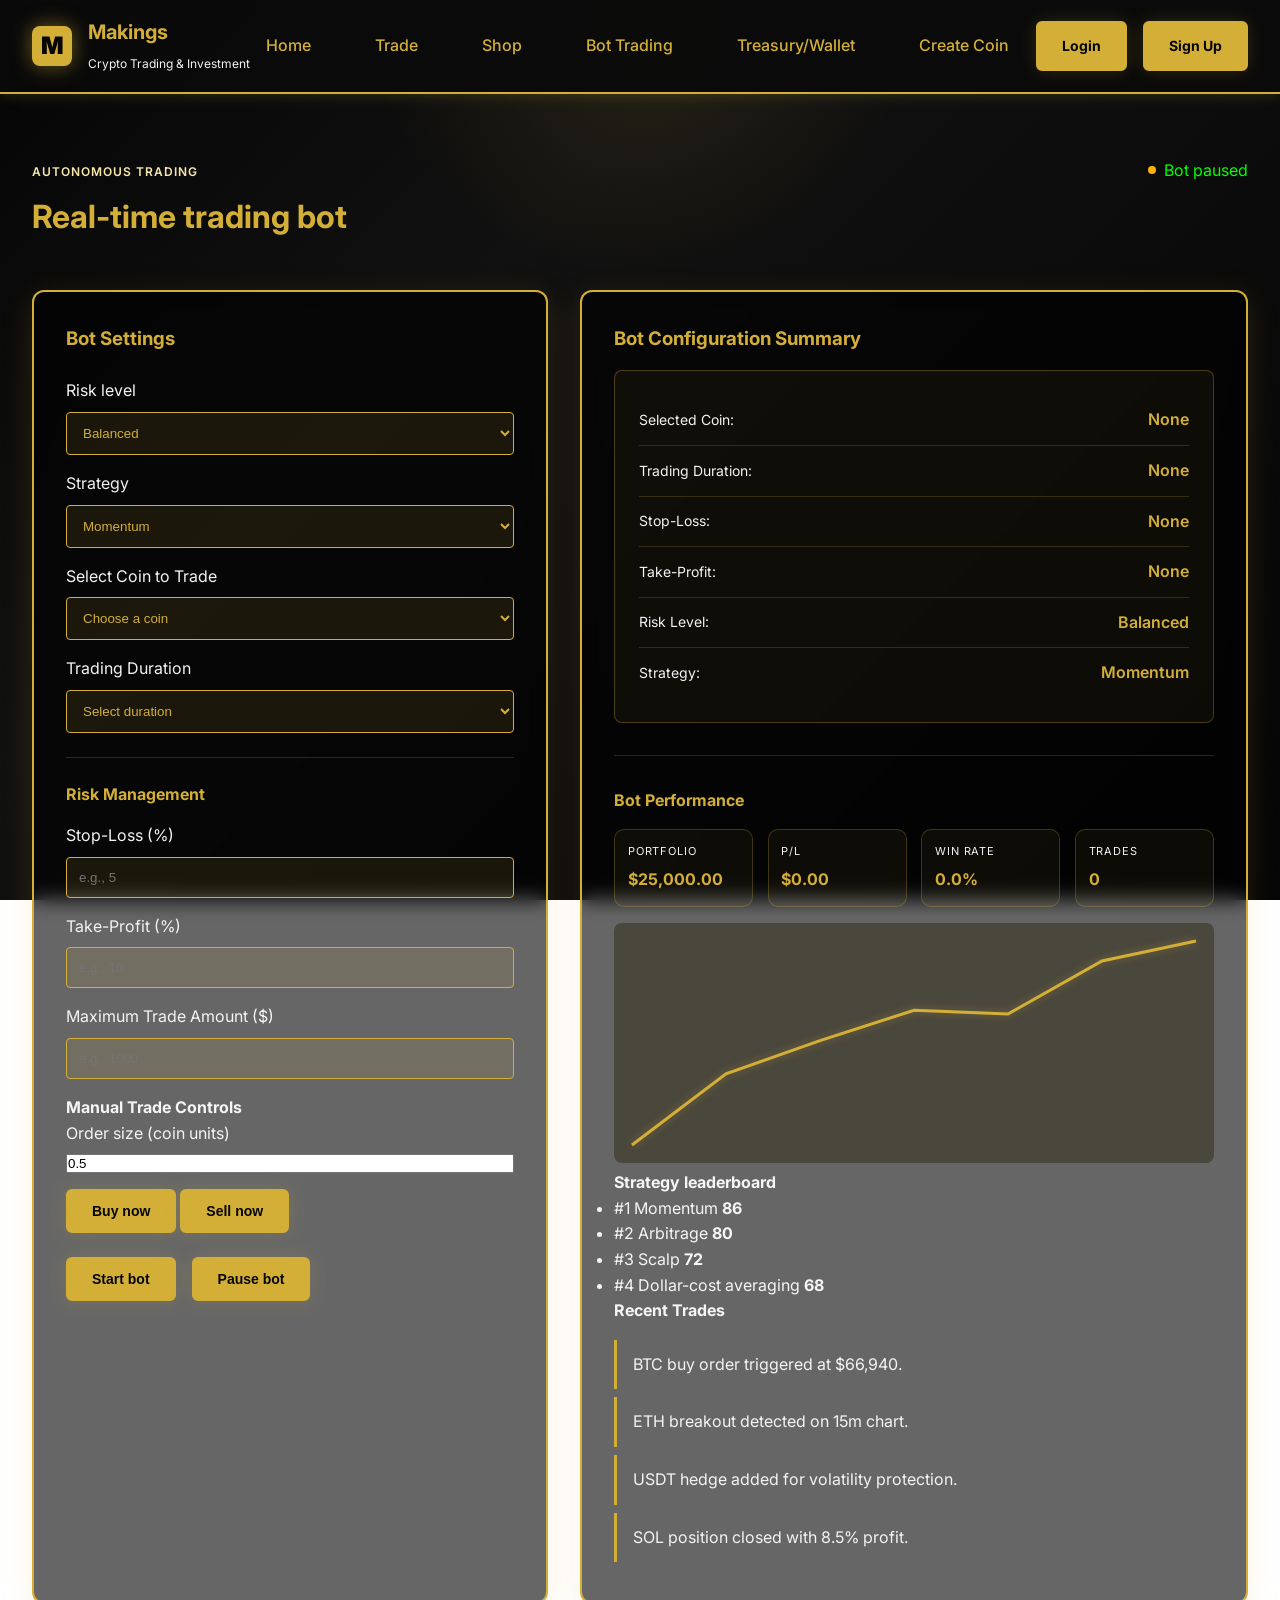
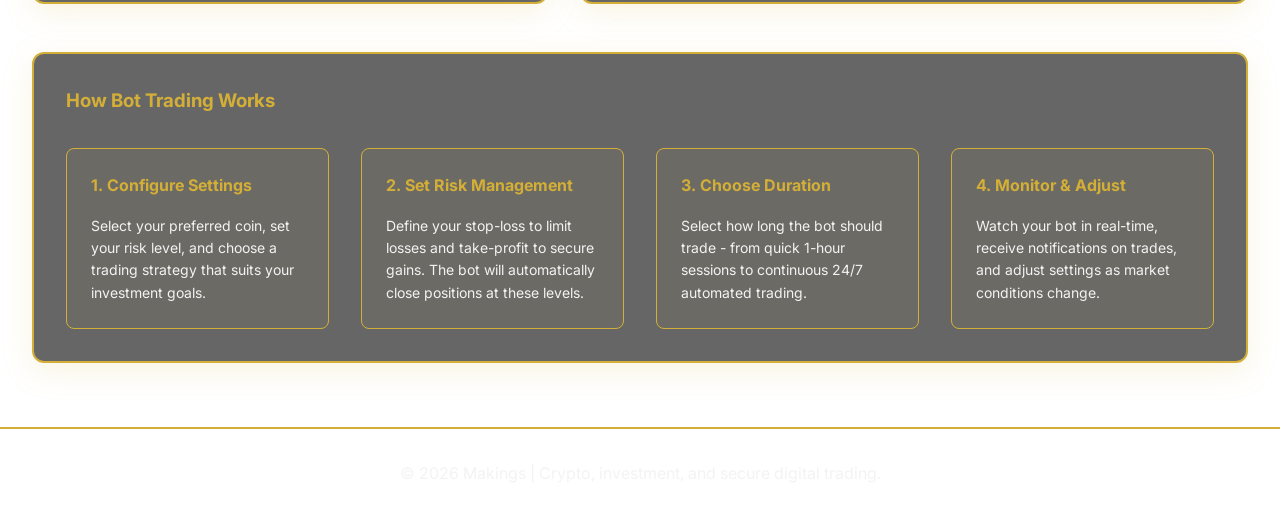
==== bot-trading.html @ 59f134cd "Add files via upload" ====
<!DOCTYPE html>
<html lang="en">
  <head>
    <meta charset="UTF-8" />
    <meta name="viewport" content="width=device-width, initial-scale=1.0" />
    <title>Makings | Bot Trading</title>
    <meta
      name="description"
      content="Makings Bot Trading - Automated trading with customizable settings, stop-loss, and take-profits"
    />
    <link rel="preconnect" href="https://fonts.googleapis.com" />
    <link rel="preconnect" href="https://fonts.gstatic.com" crossorigin />
    <link
      href="https://fonts.googleapis.com/css2?family=Inter:wght@400;500;600;700;800;900&display=swap"
      rel="stylesheet"
    />
    <link rel="stylesheet" href="styles.css" />
  </head>
  <body>
    <header class="topbar">
      <div class="brand-wrap">
        <div class="brand-mark">M</div>
        <div>
          <p class="brand-name">Makings</p>
          <small>Crypto Trading & Investment</small>
        </div>
      </div>

      <nav class="main-nav" aria-label="Main navigation">
        <a href="index.html#home">Home</a>
        <a href="index.html#trade">Trade</a>
        <a href="shop.html">Shop</a>
        <a href="bot-trading.html">Bot Trading</a>
        <a href="index.html#wallet">Treasury/Wallet</a>
        <a href="index.html#create-coin">Create Coin</a>
      </nav>

      <div class="nav-actions">
        <a class="btn btn-ghost" href="verification.html">Login</a>
        <a class="btn btn-primary" href="verification.html">Sign Up</a>
      </div>
    </header>

    <main>
      <section class="bot-section section-shell" id="bot-trading">
        <div class="section-head">
          <div>
            <span class="eyebrow">Autonomous trading</span>
            <h2>Real-time trading bot</h2>
          </div>
          <div class="bot-status">
            <span class="dot"></span>
            Bot running live
          </div>
        </div>

        <div class="bot-layout">
          <div class="card-glass bot-controls">
            <h3>Bot Settings</h3>
            
            <label>
              Risk level
              <select id="riskLevel">
                <option>Conservative</option>
                <option selected>Balanced</option>
                <option>Aggressive</option>
              </select>
            </label>

            <label>
              Strategy
              <select id="strategy">
                <option>Momentum</option>
                <option>Scalp</option>
                <option>Arbitrage</option>
                <option>Dollar-cost averaging</option>
              </select>
            </label>

            <label>
              Select Coin to Trade
              <select id="coinSelect" required>
                <option value="">Choose a coin</option>
                <option value="BTC">Bitcoin (BTC)</option>
                <option value="ETH">Ethereum (ETH)</option>
                <option value="XRP">XRP (XRP)</option>
                <option value="SOL">Solana (SOL)</option>
                <option value="ADA">Cardano (ADA)</option>
                <option value="DOT">Polkadot (DOT)</option>
                <option value="DOGE">Dogecoin (DOGE)</option>
                <option value="USDT">Tether (USDT)</option>
              </select>
            </label>

            <label>
              Trading Duration
              <select id="tradingDuration" required>
                <option value="">Select duration</option>
                <option value="1h">1 Hour</option>
                <option value="4h">4 Hours</option>
                <option value="12h">12 Hours</option>
                <option value="24h">24 Hours</option>
                <option value="7d">7 Days</option>
                <option value="30d">30 Days</option>
                <option value="continuous">Continuous</option>
              </select>
            </label>

            <div class="risk-management">
              <h4>Risk Management</h4>
              
              <label>
                Stop-Loss (%)
                <input type="number" id="stopLoss" placeholder="e.g., 5" min="0" max="100" step="0.1" />
              </label>

              <label>
                Take-Profit (%)
                <input type="number" id="takeProfit" placeholder="e.g., 10" min="0" max="500" step="0.1" />
              </label>

              <label>
                Maximum Trade Amount ($)
                <input type="number" id="maxTradeAmount" placeholder="e.g., 1000" min="0" step="50" />
              </label>
            </div>

            <div class="manual-trading">
              <h4>Manual Trade Controls</h4>
              <label>
                Order size (coin units)
                <input type="number" id="manualOrderSize" min="0.01" step="0.01" value="0.5" />
              </label>
              <div class="manual-actions">
                <button class="btn btn-primary" type="button" id="manualBuyBtn">Buy now</button>
                <button class="btn btn-ghost" type="button" id="manualSellBtn">Sell now</button>
              </div>
            </div>

            <div class="bot-actions">
              <button class="btn btn-primary" type="button" id="startBotBtn">Start bot</button>
              <button class="btn btn-ghost" type="button" id="pauseBotBtn">Pause bot</button>
            </div>
          </div>

          <div class="card-glass bot-stream">
            <h3>Bot Configuration Summary</h3>
            <div class="config-summary">
              <div class="summary-item">
                <span>Selected Coin:</span>
                <strong id="summarycoin">None</strong>
              </div>
              <div class="summary-item">
                <span>Trading Duration:</span>
                <strong id="summaryDuration">None</strong>
              </div>
              <div class="summary-item">
                <span>Stop-Loss:</span>
                <strong id="summarySL">None</strong>
              </div>
              <div class="summary-item">
                <span>Take-Profit:</span>
                <strong id="summaryTP">None</strong>
              </div>
              <div class="summary-item">
                <span>Risk Level:</span>
                <strong id="summaryRisk">Balanced</strong>
              </div>
              <div class="summary-item">
                <span>Strategy:</span>
                <strong id="summaryStrategy">Momentum</strong>
              </div>
            </div>

            <div class="bot-performance">
              <h4>Bot Performance</h4>
              <div class="bot-metrics">
                <div>
                  <span>Portfolio</span>
                  <strong id="botBalance">$25,000.00</strong>
                </div>
                <div>
                  <span>P/L</span>
                  <strong id="botPnl">$0.00</strong>
                </div>
                <div>
                  <span>Win rate</span>
                  <strong id="botWinRate">0%</strong>
                </div>
                <div>
                  <span>Trades</span>
                  <strong id="botTrades">0</strong>
                </div>
              </div>
              <canvas id="botCanvas" width="600" height="240" aria-label="Trading bot live chart"></canvas>
            </div>

            <div class="leaderboard-wrap">
              <h4>Strategy leaderboard</h4>
              <ul id="leaderboardList" class="leaderboard-list"></ul>
            </div>

            <h4>Recent Trades</h4>
            <ul class="trade-feed" id="tradeFeed">
              <li>BTC buy order triggered at $66,940.</li>
              <li>ETH breakout detected on 15m chart.</li>
              <li>USDT hedge added for volatility protection.</li>
              <li>SOL position closed with 8.5% profit.</li>
            </ul>
          </div>
        </div>

        <div class="bot-info card-glass">
          <h3>How Bot Trading Works</h3>
          <div class="info-grid">
            <div class="info-card">
              <h4>1. Configure Settings</h4>
              <p>Select your preferred coin, set your risk level, and choose a trading strategy that suits your investment goals.</p>
            </div>
            <div class="info-card">
              <h4>2. Set Risk Management</h4>
              <p>Define your stop-loss to limit losses and take-profit to secure gains. The bot will automatically close positions at these levels.</p>
            </div>
            <div class="info-card">
              <h4>3. Choose Duration</h4>
              <p>Select how long the bot should trade - from quick 1-hour sessions to continuous 24/7 automated trading.</p>
            </div>
            <div class="info-card">
              <h4>4. Monitor & Adjust</h4>
              <p>Watch your bot in real-time, receive notifications on trades, and adjust settings as market conditions change.</p>
            </div>
          </div>
        </div>
      </section>
    </main>

    <footer class="site-footer">
      <p>© 2026 Makings | Crypto, investment, and secure digital trading.</p>
    </footer>

    <div id="toast" class="toast" aria-live="polite">Welcome to Makings Bot Trading.</div>

    <script>
      const coinSelect = document.getElementById('coinSelect');
      const durationSelect = document.getElementById('tradingDuration');
      const stopLossInput = document.getElementById('stopLoss');
      const takeProfitInput = document.getElementById('takeProfit');
      const riskLevel = document.getElementById('riskLevel');
      const strategy = document.getElementById('strategy');
      const toast = document.getElementById('toast');
      const botCanvas = document.getElementById('botCanvas');
      const tradeFeed = document.getElementById('tradeFeed');
      const botPnl = document.getElementById('botPnl');
      const botBalance = document.getElementById('botBalance');
      const botWinRate = document.getElementById('botWinRate');
      const botTrades = document.getElementById('botTrades');
      const botStatus = document.querySelector('.bot-status');
      const leaderboardList = document.getElementById('leaderboardList');
      const manualOrderSize = document.getElementById('manualOrderSize');
      const manualBuyBtn = document.getElementById('manualBuyBtn');
      const manualSellBtn = document.getElementById('manualSellBtn');

      const botState = {
        running: false,
        intervalId: null,
        balance: 25000,
        pnl: 0,
        trades: 0,
        wins: 0,
        losses: 0,
        position: null,
        history: [65000, 65750, 66100, 66420, 66380, 66940, 67150]
      };

      const coinPrices = {
        BTC: 66940,
        ETH: 3520,
        XRP: 0.62,
        SOL: 158.4,
        ADA: 0.77,
        DOT: 8.4,
        DOGE: 0.18,
        USDT: 1
      };

      const leaderboardScores = {
        Momentum: 86,
        Scalp: 72,
        Arbitrage: 80,
        'Dollar-cost averaging': 68
      };

      function showToast(message, type = 'info') {
        toast.textContent = message;
        toast.className = 'toast show';
        if (type === 'success') toast.classList.add('success');
        if (type === 'loss') toast.classList.add('loss');
        if (type === 'warning') toast.classList.add('warning');
        clearTimeout(showToast.timer);
        showToast.timer = setTimeout(() => {
          toast.className = 'toast';
        }, 3200);
      }

      function formatMoney(value) {
        return new Intl.NumberFormat('en-US', {
          style: 'currency',
          currency: 'USD',
          maximumFractionDigits: value >= 1000 ? 2 : 4
        }).format(value);
      }

      function updateSummary() {
        document.getElementById('summarycoin').textContent = coinSelect.value || 'None';
        document.getElementById('summaryDuration').textContent = durationSelect.value || 'None';
        document.getElementById('summarySL').textContent = stopLossInput.value ? stopLossInput.value + '%' : 'None';
        document.getElementById('summaryTP').textContent = takeProfitInput.value ? takeProfitInput.value + '%' : 'None';
        document.getElementById('summaryRisk').textContent = riskLevel.value;
        document.getElementById('summaryStrategy').textContent = strategy.value;
      }

      function updatePerformancePanel() {
        const winRate = botState.trades ? (botState.wins / botState.trades) * 100 : 0;
        botPnl.textContent = formatMoney(botState.pnl);
        botBalance.textContent = formatMoney(botState.balance);
        botWinRate.textContent = `${winRate.toFixed(1)}%`;
        botTrades.textContent = String(botState.trades);
      }

      function updateLeaderboard() {
        if (!leaderboardList) return;

        const entries = Object.entries(leaderboardScores)
          .sort((a, b) => b[1] - a[1])
          .slice(0, 4);

        leaderboardList.innerHTML = entries
          .map(([label, score], index) => `
            <li>
              <span>#${index + 1} ${label}</span>
              <strong>${score}</strong>
            </li>
          `)
          .join('');
      }

      function addFeedItem(message) {
        const item = document.createElement('li');
        item.textContent = message;
        tradeFeed.prepend(item);
        while (tradeFeed.children.length > 6) {
          tradeFeed.removeChild(tradeFeed.lastChild);
        }
      }

      function renderBotChart() {
        const ctx = botCanvas.getContext('2d');
        const width = botCanvas.width;
        const height = botCanvas.height;
        const padding = 18;
        const min = Math.min(...botState.history);
        const max = Math.max(...botState.history);
        const range = max - min || 1;

        ctx.clearRect(0, 0, width, height);
        ctx.fillStyle = 'rgba(212,175,55,0.08)';
        ctx.fillRect(0, 0, width, height);

        ctx.beginPath();
        ctx.strokeStyle = '#d4af37';
        ctx.lineWidth = 3;
        ctx.shadowColor = 'rgba(212,175,55,0.4)';
        ctx.shadowBlur = 8;

        botState.history.forEach((value, index) => {
          const x = padding + (index / (botState.history.length - 1)) * (width - padding * 2);
          const y = height - padding - ((value - min) / range) * (height - padding * 2);
          if (index === 0) ctx.moveTo(x, y);
          else ctx.lineTo(x, y);
        });

        ctx.stroke();
        ctx.shadowBlur = 0;
      }

      function updateStatusLabel() {
        const label = botState.running ? 'Bot running live' : 'Bot paused';
        botStatus.innerHTML = `<span class="dot" style="background:${botState.running ? '#00ff00' : '#ffb000'}"></span>${label}`;
      }

      function decideTrade(symbol, tradePrice) {
        const riskMap = { Conservative: 0.03, Balanced: 0.06, Aggressive: 0.1 };
        const selectedRisk = riskMap[riskLevel.value] || 0.06;
        const stopLoss = Number(stopLossInput.value) || 5;
        const takeProfit = Number(takeProfitInput.value) || 10;
        const strategyName = strategy.value;

        if (!botState.position) {
          const momentumBias = (Math.random() * 2 - 1) * 0.06;
          const shouldBuy = strategyName === 'Momentum' ? momentumBias > -0.01 : Math.random() > 0.42;

          if (shouldBuy) {
            const size = Math.min((botState.balance * selectedRisk) / tradePrice, 2.5);
            botState.position = {
              symbol,
              entry: tradePrice,
              size,
              stopLoss: stopLoss,
              takeProfit: takeProfit,
              strategy: strategyName
            };
            botState.balance -= size * tradePrice;
            addFeedItem(`${symbol} buy signal triggered at ${formatMoney(tradePrice)}.`);
            showToast(`Bot bought ${symbol} at ${formatMoney(tradePrice)}.`, 'success');
            return;
          }
        }

        if (botState.position && botState.position.symbol === symbol) {
          const movePct = ((tradePrice - botState.position.entry) / botState.position.entry) * 100;

          if (movePct >= botState.position.takeProfit || movePct <= -botState.position.stopLoss) {
            const exitValue = botState.position.size * tradePrice;
            const result = exitValue - (botState.position.size * botState.position.entry);
            botState.pnl += result;
            botState.balance += exitValue;
            botState.trades += 1;

            if (result > 0) {
              botState.wins += 1;
              addFeedItem(`${symbol} closed profit at ${formatMoney(tradePrice)}. +${formatMoney(result)}.`);
              showToast(`Trade success: ${symbol} gained ${formatMoney(result)}.`, 'success');
            } else {
              addFeedItem(`${symbol} closed loss at ${formatMoney(tradePrice)}. ${formatMoney(result)}.`);
              showToast(`Trade loss: ${symbol} lost ${formatMoney(Math.abs(result))}.`, 'loss');
            }

            botState.position = null;
            updatePerformancePanel();
          }
        }
      }

      function tickBot() {
        if (!botState.running || !coinSelect.value) {
          return;
        }

        const symbol = coinSelect.value;
        const price = coinPrices[symbol] || 100;
        const move = (Math.random() - 0.5) * (symbol === 'USDT' ? 0.01 : 0.09);
        const nextPrice = price * (1 + move);
        coinPrices[symbol] = Number(nextPrice.toFixed(symbol === 'BTC' ? 2 : 4));
        botState.history.push(nextPrice);
        if (botState.history.length > 30) botState.history.shift();

        decideTrade(symbol, nextPrice);
        renderBotChart();
        updatePerformancePanel();
      }

      function executeManualTrade(direction) {
        if (!coinSelect.value) {
          showToast('Select a coin before placing a trade.', 'warning');
          return;
        }

        const symbol = coinSelect.value;
        const quantity = Number(manualOrderSize.value) || 0.5;
        const currentPrice = coinPrices[symbol] || 100;
        const total = currentPrice * quantity;

        if (direction === 'buy') {
          if (total > botState.balance) {
            showToast('Not enough balance for this order.', 'warning');
            return;
          }

          botState.balance -= total;
          botState.trades += 1;
          botState.wins += 1;
          botState.pnl += 0;
          addFeedItem(`Manual buy: ${quantity} ${symbol} at ${formatMoney(currentPrice)}.`);
          showToast(`Manual buy successful: ${symbol} added to holdings.`, 'success');
        }

        if (direction === 'sell') {
          const marketValue = currentPrice * quantity;
          botState.balance += marketValue;
          botState.trades += 1;
          addFeedItem(`Manual sell: ${quantity} ${symbol} at ${formatMoney(currentPrice)}.`);
          showToast(`Manual sell successful: ${symbol} sold for ${formatMoney(marketValue)}.`, 'success');
        }

        updatePerformancePanel();
      }

      coinSelect.addEventListener('change', updateSummary);
      durationSelect.addEventListener('change', updateSummary);
      stopLossInput.addEventListener('input', updateSummary);
      takeProfitInput.addEventListener('input', updateSummary);
      riskLevel.addEventListener('change', updateSummary);
      strategy.addEventListener('change', updateSummary);

      document.getElementById('startBotBtn').addEventListener('click', function() {
        if (!coinSelect.value || !durationSelect.value) {
          showToast('Please choose a coin and trading duration.', 'warning');
          return;
        }

        if (botState.running) {
          showToast('The bot is already running.', 'warning');
          return;
        }

        botState.running = true;
        updateStatusLabel();
        this.disabled = true;
        document.getElementById('pauseBotBtn').disabled = false;
        showToast('Bot started successfully. Monitoring live market data.', 'success');
        if (!botState.intervalId) botState.intervalId = setInterval(tickBot, 3000);
      });

      document.getElementById('pauseBotBtn').addEventListener('click', function() {
        if (!botState.running) {
          showToast('Bot is already paused.', 'warning');
          return;
        }

        botState.running = false;
        updateStatusLabel();
        this.disabled = true;
        document.getElementById('startBotBtn').disabled = false;
        showToast('Bot paused.', 'warning');
      });

      manualBuyBtn.addEventListener('click', () => executeManualTrade('buy'));
      manualSellBtn.addEventListener('click', () => executeManualTrade('sell'));

      updateSummary();
      updateLeaderboard();
      updateStatusLabel();
      updatePerformancePanel();
      renderBotChart();
    </script>
    <script src="script.js"></script>
    <script src="auth.js"></script>
  </body>
</html>
---- styles.css ----
:root {
  --primary-gold: #d4af37;
  --dark-gold: #b38a22;
  --black: #050505;
  --charcoal: #111111;
  --white: #f5f5f5;
  --soft-white: #d9d9d9;
  --gold-soft: #f7e8aa;
  --light-gold: #f3f3f3;
  --dark-red: #050505;
  --bright-red: #d4af37;
}

* {
  margin: 0;
  padding: 0;
  box-sizing: border-box;
}

html {
  scroll-behavior: smooth;
  overflow-x: hidden;
}

body {
  font-family: "Inter", -apple-system, BlinkMacSystemFont, "Segoe UI", sans-serif;
  background: radial-gradient(circle at top, rgba(212, 175, 55, 0.12), transparent 25%),
    linear-gradient(135deg, var(--black) 0%, var(--charcoal) 35%, var(--black) 100%);
  color: var(--white);
  line-height: 1.6;
  background-attachment: fixed;
  min-height: 100vh;
  overflow-x: hidden;
}

/* Header & Navigation */
header.topbar {
  background: rgba(10, 10, 10, 0.95);
  border-bottom: 2px solid var(--primary-gold);
  padding: 1rem 2rem;
  display: flex;
  justify-content: space-between;
  align-items: center;
  position: sticky;
  top: 0;
  z-index: 100;
  box-shadow: 0 2px 12px rgba(212, 175, 55, 0.18);
}

.brand-wrap {
  display: flex;
  align-items: center;
  gap: 1rem;
}

.brand-mark {
  width: 40px;
  height: 40px;
  background: var(--primary-gold);
  color: var(--black);
  display: flex;
  align-items: center;
  justify-content: center;
  font-weight: 900;
  font-size: 24px;
  border-radius: 8px;
  box-shadow: 0 0 20px rgba(212, 175, 55, 0.5);
}

.brand-name {
  font-size: 20px;
  font-weight: 700;
  color: var(--primary-gold);
  margin-bottom: 2px;
}

.brand-wrap small {
  color: var(--light-gold);
  font-size: 12px;
}

.main-nav {
  display: flex;
  gap: 2rem;
  align-items: center;
}

.main-nav a {
  color: var(--primary-gold);
  text-decoration: none;
  font-weight: 500;
  transition: all 0.3s ease;
  padding: 0.5rem 1rem;
  border-radius: 4px;
}

.main-nav a:hover {
  color: var(--light-gold);
  background: rgba(212, 175, 55, 0.1);
  border-bottom: 2px solid var(--primary-gold);
}

.nav-actions {
  display: flex;
  gap: 1rem;
  align-items: center;
  flex-wrap: wrap;
  margin-left: auto;
}

.profile-link {
  max-width: 180px;
  overflow: hidden;
  text-overflow: ellipsis;
  white-space: nowrap;
}

.logout-btn {
  cursor: pointer;
}

.profile-logout {
  margin-top: 1.5rem;
}

.profile-section {
  padding-top: 5rem;
  padding-bottom: 5rem;
}

.profile-section .section-head p {
  color: var(--light-gold);
  margin-top: 0.5rem;
}

.profile-grid {
  display: grid;
  grid-template-columns: minmax(220px, 0.7fr) minmax(0, 1.3fr);
  gap: 1.25rem;
  margin-top: 2rem;
}

.profile-identity,
.profile-details,
.profile-empty {
  padding: 2rem;
}

.profile-identity {
  align-self: start;
  text-align: center;
}

.profile-avatar {
  width: 76px;
  height: 76px;
  display: grid;
  place-items: center;
  margin: 0 auto 1rem;
  border-radius: 50%;
  background: var(--primary-gold);
  color: var(--black);
  font-size: 2rem;
  font-weight: 800;
}

.profile-identity h2,
.profile-details h2,
.profile-empty h2 {
  color: var(--primary-gold);
}

.profile-identity p,
.profile-empty p {
  color: var(--light-gold);
  margin: 0.4rem 0 1rem;
}

.profile-status {
  display: inline-block;
  border: 1px solid rgba(24, 215, 122, 0.5);
  border-radius: 999px;
  color: #18d77a;
  padding: 0.35rem 0.7rem;
  font-size: 0.8rem;
}

.details-list {
  display: grid;
  grid-template-columns: repeat(2, minmax(0, 1fr));
  gap: 1rem;
  margin-top: 1.25rem;
}

.details-list div {
  padding: 0.9rem;
  border: 1px solid rgba(212, 175, 55, 0.16);
  border-radius: 6px;
  background: rgba(212, 175, 55, 0.04);
}

.details-list span,
.details-list strong {
  display: block;
}

.details-list span {
  color: var(--light-gold);
  font-size: 0.78rem;
  margin-bottom: 0.35rem;
}

.details-list strong {
  color: var(--primary-gold);
  overflow-wrap: anywhere;
}

.profile-empty {
  grid-column: 1 / -1;
}

/* Buttons */
.btn {
  padding: 0.75rem 1.5rem;
  border: 2px solid var(--primary-gold);
  border-radius: 6px;
  font-weight: 700;
  cursor: pointer;
  transition: all 0.3s ease;
  font-size: 14px;
  text-decoration: none;
  display: inline-block;
  background: var(--primary-gold);
  color: var(--black);
  box-shadow: 0 0 18px rgba(212, 175, 55, 0.18);
}

.btn-primary,
.btn-secondary,
.btn-ghost {
  background: var(--primary-gold);
  color: var(--black);
  border-color: var(--primary-gold);
}

.btn-primary:hover,
.btn-secondary:hover,
.btn-ghost:hover {
  background: var(--gold-soft);
  border-color: var(--gold-soft);
  box-shadow: 0 0 22px rgba(212, 175, 55, 0.4);
  transform: scale(1.03);
}

  .btn-action {
    padding: 1rem 2rem;
    font-size: 16px;
    border-radius: 8px;
    font-weight: 700;
    transition: all 0.3s ease;
    border: 2px solid transparent;
    min-width: 150px;
  }

  .btn-deposit,
  .btn-withdraw,
  .btn-transfer,
  .btn-send,
  .btn-bills,
  .btn-investment {
    background: linear-gradient(135deg, #d4af37 0%, #f2d77c 100%);
    color: #0b0b0b;
    border: 2px solid #d4af37;
  }

  .btn-deposit:hover,
  .btn-withdraw:hover,
  .btn-transfer:hover,
  .btn-send:hover,
  .btn-bills:hover,
  .btn-investment:hover {
    background: linear-gradient(135deg, #f2d77c 0%, #f7e8aa 100%);
    box-shadow: 0 0 20px rgba(212, 175, 55, 0.5);
    transform: translateY(-2px);
  }

  .transaction-actions {
    margin: 2rem 0;
  }

  .transaction-actions h3 {
    color: var(--primary-gold);
    margin-bottom: 1.5rem;
    font-size: 20px;
  }

  .action-buttons {
    display: grid;
    grid-template-columns: repeat(auto-fit, minmax(150px, 1fr));
    gap: 1rem;
  }

  @media (max-width: 768px) {
    .action-buttons {
      grid-template-columns: repeat(2, 1fr);
    }
  
    .btn-action {
      padding: 0.75rem 1rem;
      font-size: 14px;
      min-width: 120px;
    }
  }

  @media (max-width: 480px) {
    .action-buttons {
      grid-template-columns: 1fr;
    }
  }

  /* Live trading terminal */
  .terminal-heading { align-items: flex-start; }
  .market-order-ticket { margin-top: 1rem; }
  .shop-visit-wrap { display: flex; justify-content: center; margin-top: 1.5rem; }
  .shop-visit-button { min-width: 150px; padding: .65rem 1.25rem; text-align: center; }
  .market-header-actions { display: flex; align-items: center; gap: .7rem; }
  .indicator-button { border: 1px solid rgba(212,175,55,.5); background: rgba(212,175,55,.12); color: var(--primary-gold); border-radius: 4px; padding: .45rem .7rem; cursor: pointer; font-weight: 700; }
  .indicator-panel { margin-top: 1rem; padding: 1rem; }
  .indicator-panel-head, .indicator-panel-actions { display: flex; align-items: center; justify-content: space-between; gap: 1rem; }
  .indicator-panel-actions { margin-top: 1rem; flex-wrap: wrap; }
  .indicator-search { flex: 1; min-width: 220px; }
  .indicator-search input { min-width: 0; width: 100%; }
  .indicator-row { flex-wrap: wrap; }
  .indicator-row-name { display: flex; align-items: center; gap: .45rem; min-width: 170px; }
  .indicator-row-name small { color: var(--primary-gold); }
  .indicator-controls { display: flex; align-items: center; justify-content: flex-end; gap: .7rem; flex-wrap: wrap; }
  .indicator-controls label { display: inline-flex; align-items: center; gap: .35rem; color: #9b927a; font-size: .7rem; }
  .indicator-controls input[type="number"] { width: 64px; background: #151515; border: 1px solid rgba(212,175,55,.3); color: var(--white); padding: .35rem; border-radius: 4px; }
  .indicator-controls input[type="color"] { width: 28px; height: 24px; padding: 0; border: 0; background: transparent; }
  .indicator-visibility input { accent-color: var(--primary-gold); }
  .indicator-controls button { border: 0; background: transparent; color: var(--primary-gold); cursor: pointer; font-weight: 700; }
  .section-note { color: var(--light-gold); margin-top: .5rem; max-width: 720px; }
  .live-status { display: inline-flex; align-items: center; gap: .5rem; color: #31d598; font-size: .8rem; white-space: nowrap; }
  .live-status i { width: 8px; height: 8px; border-radius: 50%; background: currentColor; box-shadow: 0 0 12px currentColor; }
  .terminal-grid { display: grid; grid-template-columns: minmax(0, 1fr) 320px; gap: 1rem; margin-top: 1.5rem; }
  .terminal-main, .order-panel, .data-panel { padding: 1rem; }
  .terminal-toolbar, .order-header, .panel-title { display: flex; align-items: center; justify-content: space-between; gap: 1rem; }
  .symbol-picker label, .order-form label { display: grid; gap: .35rem; color: var(--light-gold); font-size: .78rem; }
  .symbol-picker select, .order-form input, .order-form select { background: #151515; border: 1px solid rgba(212,175,55,.35); color: var(--white); padding: .65rem .7rem; border-radius: 5px; }
  .market-quote { display: flex; align-items: baseline; gap: .75rem; margin-left: auto; }
  .market-quote strong { font-size: 1.65rem; color: var(--white); }
  .timeframe-tabs, .trade-modes, .side-toggle { display: flex; gap: .25rem; }
  .timeframe-tabs button, .trade-modes button, .side-toggle button, .indicator-title button { background: transparent; border: 0; color: var(--light-gold); cursor: pointer; padding: .45rem .6rem; border-radius: 4px; }
  .timeframe-tabs button.is-active, .trade-modes button.is-active { background: rgba(212,175,55,.16); color: var(--primary-gold); }
  .terminal-chart-shell { height: 460px; position: relative; margin-top: 1rem; background: rgba(0,0,0,.28); border: 1px solid rgba(212,175,55,.15); }
  #terminalCanvas { display: block; width: 100%; height: 100%; }
  .chart-loading { position: absolute; inset: 0; display: grid; place-items: center; color: var(--light-gold); background: rgba(5,5,5,.5); }
  .chart-loading[hidden] { display: none; }
  .indicator-strip { border-top: 1px solid rgba(212,175,55,.15); margin-top: .8rem; padding-top: .75rem; }
  .indicator-title { display: flex; justify-content: space-between; color: var(--light-gold); font-size: .8rem; }
  .indicator-title button, .text-button { color: var(--primary-gold); font-weight: 700; cursor: pointer; }
  .active-indicators { display: flex; flex-wrap: wrap; gap: .4rem; margin-top: .6rem; }
  .indicator-chip, .mode-pill { border: 1px solid rgba(212,175,55,.45); background: rgba(212,175,55,.1); color: var(--primary-gold); border-radius: 999px; padding: .3rem .55rem; font-size: .72rem; }
  .order-header h3, .panel-title h3 { margin-top: .2rem; }
  .mode-pill { color: #31d598; border-color: rgba(49,213,152,.4); background: rgba(49,213,152,.08); }
  .trade-modes { margin: 1rem 0; border-bottom: 1px solid rgba(212,175,55,.16); }
  .side-toggle { background: rgba(0,0,0,.2); padding: .2rem; margin-bottom: 1rem; }
  .side-toggle button { flex: 1; color: #ff6b7a; }
  .side-toggle button.buy-side { color: #31d598; }
  .side-toggle button.is-active { background: rgba(49,213,152,.16); }
  .side-toggle button:not(.buy-side).is-active { background: rgba(255,107,122,.16); }
  .order-form { display: grid; gap: .85rem; }
  .order-bracket-grid { display: grid; grid-template-columns: 1fr 1fr; gap: .6rem; }
  .order-estimate { display: flex; justify-content: space-between; color: var(--light-gold); border-top: 1px solid rgba(212,175,55,.15); padding-top: .8rem; }
  .order-estimate strong { color: var(--primary-gold); }
  .order-submit { width: 100%; }
  .form-hint { color: #9b927a; font-size: .7rem; }
  .terminal-lower-grid { display: grid; grid-template-columns: 1fr 1fr; gap: 1rem; margin-top: 1rem; }
  .data-panel { min-height: 160px; }
  .panel-title strong { color: var(--primary-gold); font-size: .85rem; }
  .empty-state { color: #9b927a; padding: 1.5rem 0; font-size: .85rem; }
  .indicator-library { display: grid; gap: .3rem; margin-top: 1rem; }
  .indicator-row, .position-row, .order-row { display: flex; justify-content: space-between; align-items: center; gap: .75rem; padding: .6rem 0; border-bottom: 1px solid rgba(212,175,55,.1); font-size: .8rem; }
  .indicator-row span, .position-row small { display: flex; align-items: center; gap: .45rem; color: var(--light-gold); }
  .indicator-row i { width: 8px; height: 8px; border-radius: 50%; }
  .indicator-row button { border: 0; background: transparent; color: var(--primary-gold); cursor: pointer; }
  .position-row small { display: block; color: #9b927a; font-size: .7rem; margin-top: .15rem; }
  .order-row time { color: #9b927a; font-size: .7rem; }
  .orders-history { margin-top: 1rem; }

  @media (max-width: 900px) {
    .terminal-grid, .terminal-lower-grid { grid-template-columns: 1fr; }
    .order-panel { order: -1; }
  }

  @media (max-width: 600px) {
    .terminal-toolbar { align-items: flex-start; flex-wrap: wrap; }
    .market-quote { margin-left: 0; }
    .timeframe-tabs { width: 100%; justify-content: space-between; }
    .terminal-chart-shell { height: 320px; }
    .terminal-main, .order-panel, .data-panel { padding: .8rem; }
    .order-bracket-grid { grid-template-columns: 1fr; }
    .indicator-panel-head, .indicator-panel-actions { align-items: stretch; flex-direction: column; }
    .indicator-controls { justify-content: flex-start; width: 100%; }
  }

  .investment-panel {
    margin: 2rem 0;
    padding: 1.5rem;
  }

  .investment-panel-head {
    display: flex;
    align-items: flex-start;
    justify-content: space-between;
    gap: 2rem;
  }

  .investment-panel-head h3 {
    margin: .3rem 0;
  }

  .investment-panel-head p {
    color: var(--light-gold);
    margin-top: .4rem;
  }

  .investment-choice-grid {
    display: grid;
    grid-template-columns: repeat(5, minmax(0, 1fr));
    gap: .75rem;
    margin-top: 1.25rem;
  }

  .investment-choice {
    display: grid;
    gap: .35rem;
    min-height: 130px;
    padding: 1rem;
    text-align: left;
    border: 1px solid rgba(212, 175, 55, .25);
    border-radius: 6px;
    background: rgba(212, 175, 55, .04);
    color: var(--white);
    cursor: pointer;
  }

  .investment-choice:hover,
  .investment-choice.is-selected {
    border-color: var(--primary-gold);
    background: rgba(212, 175, 55, .12);
  }

  .investment-choice strong { color: var(--primary-gold); }
  .investment-choice span { color: var(--light-gold); font-size: .8rem; }
  .investment-choice small { color: #9b927a; }
  .investment-selection { color: var(--light-gold); margin-top: 1rem; }
  .company-investment-setup { margin-top: 1rem; padding-top: 1rem; border-top: 1px solid rgba(212, 175, 55, .2); }
  .company-path-tabs { display: flex; gap: .5rem; flex-wrap: wrap; }
  .company-path { border: 1px solid rgba(212, 175, 55, .3); background: transparent; color: var(--light-gold); border-radius: 4px; padding: .55rem .7rem; cursor: pointer; }
  .company-path.is-active { background: rgba(212, 175, 55, .14); border-color: var(--primary-gold); color: var(--primary-gold); }
  .company-path-panel { margin-top: 1rem; }
  .company-path-panel label, .company-investment-terms label { display: grid; gap: .35rem; color: var(--light-gold); font-size: .78rem; }
  .company-path-panel input, .company-path-panel select, .company-path-panel textarea, .company-investment-terms input, .company-investment-terms select { background: #151515; border: 1px solid rgba(212, 175, 55, .3); color: var(--white); border-radius: 4px; padding: .65rem .7rem; font: inherit; resize: vertical; }
  .company-form-grid, .company-investment-terms { display: grid; grid-template-columns: repeat(2, minmax(0, 1fr)); gap: .75rem; }
  .company-field-wide { grid-column: 1 / -1; }
  .company-investment-terms { margin-top: 1rem; }
  .contract-check { display: flex !important; grid-template-columns: none; align-items: flex-start; gap: .55rem; margin-top: 1rem; line-height: 1.4; }
  .contract-check input { margin-top: .2rem; accent-color: var(--primary-gold); }
  .contract-note { color: #9b927a; font-size: .72rem; margin-top: .8rem; }

  .payment-methods {
    margin: 2rem 0;
  }

  .payment-methods-head {
    display: flex;
    align-items: flex-start;
    justify-content: space-between;
    gap: 2rem;
  }

  .payment-methods h3 {
    margin: 0.3rem 0;
  }

  .payment-methods-head p,
  .form-heading p {
    color: var(--light-gold);
    margin-top: 0.4rem;
  }

  .bank-connection-picker { margin-top: 1.5rem; padding: 1rem; border: 1px solid rgba(212, 175, 55, .2); border-radius: 6px; background: rgba(212, 175, 55, .03); }
  .bank-picker-grid { display: grid; grid-template-columns: repeat(2, minmax(0, 1fr)); gap: 1rem; }
  .bank-picker-grid label { display: grid; gap: .4rem; color: var(--light-gold); font-size: .85rem; font-weight: 600; }
  .bank-picker-grid select { background: rgba(10, 10, 10, .85); border: 1px solid var(--dark-gold); border-radius: 6px; color: white; font: inherit; min-height: 44px; padding: .65rem .75rem; }
  .bank-connect-tabs { display: flex; gap: .6rem; margin-top: 1rem; flex-wrap: wrap; }
  .bank-connect-tab { background: transparent; border: 1px solid rgba(212, 175, 55, .35); border-radius: 5px; color: var(--light-gold); cursor: pointer; padding: .65rem .8rem; }
  .bank-connect-tab.is-active { background: rgba(212, 175, 55, .14); border-color: var(--primary-gold); color: var(--primary-gold); }
  .online-bank-summary { display: flex; justify-content: space-between; gap: 1rem; padding: 1rem; border: 1px solid rgba(49, 213, 152, .25); border-radius: 5px; color: var(--light-gold); }
  .online-bank-summary strong { color: var(--primary-gold); }

  .payment-method-actions,
  .form-actions {
    display: flex;
    flex-wrap: wrap;
    gap: 0.75rem;
  }

  .payment-form {
    border-top: 1px solid rgba(212, 175, 55, 0.45);
    margin-top: 1.5rem;
    padding-top: 1.5rem;
  }

  .form-heading {
    margin-bottom: 1rem;
  }

  .form-heading h4 {
    color: var(--primary-gold);
    font-size: 18px;
  }

  .form-section-divider {
    margin-top: 1.5rem;
    margin-bottom: 1rem;
    padding-top: 1rem;
    border-top: 1px solid rgba(212, 175, 55, 0.3);
  }

  .form-section-divider h4 {
    color: var(--primary-gold);
    font-size: 16px;
    margin: 0;
  }

  .form-grid {
    display: grid;
    grid-template-columns: repeat(2, minmax(0, 1fr));
    gap: 1rem;
    margin-bottom: 1.25rem;
  }

  .form-grid label {
    color: var(--light-gold);
    display: flex;
    flex-direction: column;
    gap: 0.4rem;
    font-size: 14px;
    font-weight: 600;
  }

  .form-grid input,
  .form-grid select {
    background: rgba(10, 10, 10, 0.85);
    border: 1px solid var(--dark-gold);
    border-radius: 6px;
    color: white;
    font: inherit;
    min-height: 44px;
    padding: 0.65rem 0.75rem;
  }

  .form-grid input:focus,
  .form-grid select:focus {
    border-color: var(--primary-gold);
    outline: 2px solid rgba(212, 175, 55, 0.3);
  }

  .form-field-wide {
    grid-column: span 2;
  }

  .payment-status {
    color: #8fe39b;
    font-weight: 600;
    margin-top: 1rem;
  }

  @media (max-width: 768px) {
    .bank-picker-grid { grid-template-columns: 1fr; }

    .investment-panel-head {
      flex-direction: column;
    }

    .investment-choice-grid {
      grid-template-columns: repeat(2, minmax(0, 1fr));
    }

    .payment-methods-head {
      flex-direction: column;
    }

    .payment-method-actions {
      width: 100%;
    }

    .payment-method-actions .btn {
      flex: 1;
    }
  }

  @media (max-width: 480px) {
    .investment-choice-grid {
      grid-template-columns: 1fr;
    }

    .form-grid {
      grid-template-columns: 1fr;
    }

    .company-form-grid, .company-investment-terms {
      grid-template-columns: 1fr;
    }

    .company-field-wide {
      grid-column: auto;
    }

    .form-field-wide {
      grid-column: auto;
    }

    .payment-method-actions .btn {
      width: 100%;
    }
  }

/* Cards */
.card-glass {
  background: rgba(0, 0, 0, 0.6);
  border: 2px solid var(--primary-gold);
  border-radius: 12px;
  padding: 2rem;
  backdrop-filter: blur(10px);
  box-shadow: 0 8px 32px rgba(212, 175, 55, 0.15);
}

/* Main Content */
main {
  max-width: 1400px;
  margin: 0 auto;
  padding: 0 2rem;
}

section {
  margin: 4rem 0;
}

.section-shell {
  scroll-margin-top: 80px;
}

.section-head {
  display: flex;
  justify-content: space-between;
  align-items: flex-start;
  margin-bottom: 3rem;
}

.section-head h2 {
  font-size: 32px;
  color: var(--primary-gold);
  margin-top: 0.5rem;
}

.eyebrow {
  color: var(--gold-soft);
  font-weight: 600;
  font-size: 12px;
  text-transform: uppercase;
  letter-spacing: 1px;
}

/* Hero Section */
.hero {
  display: grid;
  grid-template-columns: 1fr 1.2fr;
  gap: 3rem;
  align-items: flex-start;
  margin: 4rem 0;
}

.hero-copy {
  padding-top: 2rem;
}

.hero-copy h1 {
  font-size: 48px;
  color: var(--primary-gold);
  margin: 1rem 0;
  line-height: 1.2;
}

.hero-copy p {
  color: var(--light-gold);
  font-size: 16px;
  margin-bottom: 2rem;
}

.hero-actions {
  display: flex;
  gap: 1rem;
  margin-bottom: 2rem;
}

.hero-stats {
  display: grid;
  grid-template-columns: repeat(3, 1fr);
  gap: 1.5rem;
  margin-top: 2rem;
}

.hero-stats div {
  text-align: center;
}

.hero-stats strong {
  display: block;
  font-size: 24px;
  color: var(--primary-gold);
  margin-bottom: 0.5rem;
}

.hero-stats span {
  color: var(--light-gold);
  font-size: 12px;
}

.hero-panel {
  display: flex;
  flex-direction: column;
  gap: 1.5rem;
}

.market-label-row {
  display: flex;
  justify-content: space-between;
  align-items: center;
}

.market-label-row h3 {
  color: var(--primary-gold);
}

.market-label-row label {
  display: flex;
  gap: 0.5rem;
  align-items: center;
  color: var(--light-gold);
}

.market-label-row select {
  background: rgba(212, 175, 55, 0.1);
  color: var(--primary-gold);
  border: 1px solid var(--primary-gold);
  padding: 0.5rem;
  border-radius: 4px;
  cursor: pointer;
}

.mini-portfolio {
  display: flex;
  justify-content: space-between;
  align-items: center;
  padding: 1rem;
  background: rgba(212, 175, 55, 0.05);
  border-radius: 8px;
}

.mini-portfolio span {
  color: var(--light-gold);
  font-size: 12px;
}

.mini-portfolio strong {
  color: var(--primary-gold);
  font-size: 20px;
}

.trend-up {
  color: var(--gold-soft);
  font-weight: 600;
}

canvas {
  border-radius: 8px;
  background: rgba(0, 0, 0, 0.4);
}

/* Market Section */
.asset-grid {
  display: grid;
  grid-template-columns: repeat(auto-fit, minmax(200px, 1fr));
  gap: 1.5rem;
  margin-bottom: 3rem;
}

.asset-card {
  background: rgba(212, 175, 55, 0.05);
  border: 1px solid var(--primary-gold);
  padding: 1.5rem;
  border-radius: 8px;
  text-align: center;
  cursor: pointer;
  transition: all 0.3s ease;
  color: var(--primary-gold);
  width: 100%;
}

.asset-card:hover,
.asset-card.is-selected {
  border-color: var(--light-gold);
  box-shadow: 0 0 20px rgba(212, 175, 55, 0.3);
  transform: translateY(-5px);
  background: rgba(212, 175, 55, 0.12);
}

.asset-card h4 {
  color: var(--primary-gold);
  margin-bottom: 0.5rem;
}

.asset-card p {
  color: var(--light-gold);
  font-size: 12px;
}

.asset-card strong {
  display: block;
  margin: 0.75rem 0 0.2rem;
  font-size: 1.1rem;
}

.asset-card small {
  display: block;
  font-size: 0.8rem;
  font-weight: 700;
}

.coin-rank {
  display: inline-block;
  font-size: 10px;
  letter-spacing: 0.1em;
  text-transform: uppercase;
  color: var(--light-gold);
  opacity: 0.8;
}

.trend-down {
  color: var(--soft-white);
  font-weight: 700;
}

.trend-up {
  color: var(--gold-soft);
  font-weight: 700;
}

.market-table-wrap {
  margin-top: 2.5rem;
}

.table-header {
  display: flex;
  justify-content: space-between;
  align-items: center;
  gap: 1rem;
  margin-bottom: 1rem;
}

.table-header h3 {
  color: var(--primary-gold);
  margin-top: 0.5rem;
}

.table-badges {
  display: flex;
  gap: 0.5rem;
  flex-wrap: wrap;
}

.table-badges span {
  border: 1px solid rgba(212, 175, 55, 0.5);
  border-radius: 999px;
  padding: 0.3rem 0.7rem;
  color: var(--light-gold);
  font-size: 11px;
}

.market-table {
  width: 100%;
  border-collapse: collapse;
  overflow: hidden;
}

.market-table th,
.market-table td {
  text-align: left;
  padding: 0.9rem 0.8rem;
  border-bottom: 1px solid rgba(212, 175, 55, 0.14);
}

.market-table th {
  color: var(--light-gold);
  font-size: 12px;
  letter-spacing: 0.08em;
  text-transform: uppercase;
}

.market-table td {
  color: var(--primary-gold);
}

.asset-cell {
  display: flex;
  align-items: center;
  gap: 0.75rem;
}

.asset-badge {
  width: 28px;
  height: 28px;
  border-radius: 50%;
  background: rgba(212, 175, 55, 0.15);
  border: 1px solid var(--primary-gold);
  display: inline-flex;
  align-items: center;
  justify-content: center;
  font-weight: 800;
  color: var(--primary-gold);
}

.asset-cell strong {
  font-size: 0.95rem;
}

.asset-cell small {
  color: var(--light-gold);
}

.market-overview {
  display: grid;
  grid-template-columns: repeat(4, minmax(180px, 1fr));
  gap: 1rem;
  margin-bottom: 2rem;
}

.overview-card {
  display: flex;
  flex-direction: column;
  gap: 0.5rem;
  min-height: 120px;
}

.overview-card span {
  color: var(--light-gold);
  font-size: 12px;
  text-transform: uppercase;
  letter-spacing: 0.08em;
}

.overview-card strong {
  color: var(--primary-gold);
  font-size: clamp(1.2rem, 2vw, 2rem);
}

.overview-card small {
  font-size: 0.8rem;
}

.market-dashboard {
  display: grid;
  grid-template-columns: 2.3fr 0.9fr;
  gap: 1.5rem;
  margin-bottom: 2rem;
}

.market-panel,
.watch-panel {
  min-height: 100%;
}

.market-toolbar {
  display: flex;
  justify-content: space-between;
  align-items: center;
  gap: 1rem;
  margin-bottom: 1.5rem;
}

.filter-row {
  display: flex;
  flex-wrap: wrap;
  gap: 0.5rem;
}

.filter-chip {
  background: rgba(212, 175, 55, 0.08);
  border: 1px solid var(--primary-gold);
  border-radius: 999px;
  color: var(--primary-gold);
  padding: 0.55rem 0.9rem;
  cursor: pointer;
  transition: all 0.2s ease;
}

.filter-chip.is-active,
.filter-chip:hover {
  background: var(--primary-gold);
  color: var(--black);
}

.search-field {
  display: flex;
  align-items: center;
  gap: 0.75rem;
  color: var(--light-gold);
  font-size: 12px;
}

.search-field input {
  background: rgba(212, 175, 55, 0.08);
  border: 1px solid var(--primary-gold);
  border-radius: 8px;
  color: var(--primary-gold);
  padding: 0.7rem 0.9rem;
  min-width: 180px;
}

.watch-header {
  margin-bottom: 1rem;
}

.watch-header h3 {
  color: var(--primary-gold);
  margin-top: 0.4rem;
}

.watchlist {
  list-style: none;
  display: flex;
  flex-direction: column;
  gap: 0.75rem;
}

.watchlist li {
  display: flex;
  justify-content: space-between;
  align-items: center;
  padding: 0.8rem 0.9rem;
  border: 1px solid rgba(212, 175, 55, 0.2);
  border-radius: 8px;
  background: rgba(212, 175, 55, 0.04);
}

.watchlist strong {
  color: var(--primary-gold);
}

.watchlist small {
  color: var(--light-gold);
}

.market-chart-wrap {
  margin-top: 3rem;
}

.chart-header {
  display: flex;
  justify-content: space-between;
  align-items: center;
  margin-bottom: 1.5rem;
}

.chart-header h3 {
  color: var(--primary-gold);
}

.chart-toggle {
  display: flex;
  gap: 0.5rem;
}

.chart-toggle button {
  background: rgba(212, 175, 55, 0.1);
  color: var(--primary-gold);
  border: 1px solid var(--primary-gold);
  padding: 0.5rem 1rem;
  border-radius: 4px;
  cursor: pointer;
  transition: all 0.3s ease;
}

.chart-toggle button.is-active {
  background: var(--primary-gold);
  color: var(--black);
}

.chart-toggle button:hover {
  background: var(--primary-gold);
  color: var(--black);
}

/* Trade Section */
.trade-section {
  display: flex;
  flex-direction: column;
}

.trade-layout {
  display: grid;
  grid-template-columns: repeat(2, 1fr);
  gap: 2rem;
  margin-bottom: 3rem;
}

.trading-box h3 {
  color: var(--primary-gold);
  margin-bottom: 1rem;
}

.trading-box p {
  color: var(--light-gold);
  margin-bottom: 1.5rem;
}

.mini-form {
  display: flex;
  flex-direction: column;
  gap: 1rem;
  margin-bottom: 1.5rem;
}

.mini-form label {
  display: flex;
  flex-direction: column;
  color: var(--light-gold);
  gap: 0.5rem;
}

.mini-form input,
.mini-form select {
  background: rgba(212, 175, 55, 0.1);
  color: var(--primary-gold);
  border: 1px solid var(--primary-gold);
  padding: 0.75rem;
  border-radius: 4px;
  font-family: inherit;
}

.mini-form input::placeholder {
  color: rgba(212, 175, 55, 0.5);
}

.mini-form input:focus,
.mini-form select:focus {
  outline: none;
  border-color: var(--light-gold);
  box-shadow: 0 0 10px rgba(212, 175, 55, 0.3);
}

.account-balance {
  display: flex;
  justify-content: space-between;
  align-items: center;
  padding: 1rem;
  background: rgba(212, 175, 55, 0.05);
  border-radius: 8px;
  margin-top: 1rem;
}

.account-balance span {
  color: var(--light-gold);
}

.account-balance strong {
  color: var(--primary-gold);
}

.investment-options {
  margin-top: 3rem;
}

.investment-options h3 {
  color: var(--primary-gold);
  margin-bottom: 1.5rem;
}

.option-grid {
  display: grid;
  grid-template-columns: repeat(auto-fit, minmax(150px, 1fr));
  gap: 1rem;
}

.option-grid span {
  background: rgba(212, 175, 55, 0.1);
  color: var(--primary-gold);
  padding: 1rem;
  border-radius: 6px;
  border: 1px solid var(--primary-gold);
  text-align: center;
  cursor: pointer;
  transition: all 0.3s ease;
}

.option-grid span:hover {
  background: var(--primary-gold);
  color: var(--black);
}

/* Bot Section */
.bot-section {
  display: flex;
  flex-direction: column;
}

.bot-status {
  display: flex;
  align-items: center;
  gap: 0.5rem;
  color: #00ff00;
}

.dot {
  width: 8px;
  height: 8px;
  background: #00ff00;
  border-radius: 50%;
  animation: pulse 1s infinite;
}

@keyframes pulse {
  0%,
  100% {
    opacity: 1;
  }
  50% {
    opacity: 0.5;
  }
}

.bot-layout {
  display: grid;
  grid-template-columns: repeat(2, 1fr);
  gap: 2rem;
}

.bot-controls h3 {
  color: var(--primary-gold);
  margin-bottom: 1.5rem;
}

.bot-controls label {
  display: flex;
  flex-direction: column;
  color: var(--light-gold);
  margin-bottom: 1rem;
  gap: 0.5rem;
}

.bot-controls select {
  background: rgba(212, 175, 55, 0.1);
  color: var(--primary-gold);
  border: 1px solid var(--primary-gold);
  padding: 0.75rem;
  border-radius: 4px;
}

.risk-management {
  margin-top: 1.5rem;
  padding-top: 1.5rem;
  border-top: 1px solid rgba(212, 175, 55, 0.2);
}

.risk-management h4 {
  color: var(--primary-gold);
  margin-bottom: 1rem;
}

.risk-management label {
  display: flex;
  flex-direction: column;
  color: var(--light-gold);
  margin-bottom: 1rem;
  gap: 0.5rem;
}

.risk-management input {
  background: rgba(212, 175, 55, 0.1);
  color: var(--primary-gold);
  border: 1px solid var(--primary-gold);
  padding: 0.75rem;
  border-radius: 4px;
}

.risk-management input:focus {
  outline: none;
  border-color: var(--light-gold);
  box-shadow: 0 0 10px rgba(212, 175, 55, 0.3);
}

.config-summary {
  background: rgba(212, 175, 55, 0.05);
  border: 1px solid rgba(212, 175, 55, 0.3);
  border-radius: 8px;
  padding: 1.5rem;
  margin-bottom: 2rem;
}

.summary-item {
  display: flex;
  justify-content: space-between;
  align-items: center;
  padding: 0.75rem 0;
  border-bottom: 1px solid rgba(212, 175, 55, 0.2);
}

.summary-item:last-child {
  border-bottom: none;
}

.summary-item span {
  color: var(--light-gold);
  font-size: 14px;
}

.summary-item strong {
  color: var(--primary-gold);
  font-weight: 600;
}

.bot-performance {
  margin-top: 2rem;
  padding-top: 2rem;
  border-top: 1px solid rgba(212, 175, 55, 0.2);
}

.bot-performance h4 {
  color: var(--primary-gold);
  margin-bottom: 1rem;
}

.bot-metrics {
  display: grid;
  grid-template-columns: repeat(4, minmax(0, 1fr));
  gap: 0.9rem;
  margin-bottom: 1rem;
}

.bot-metrics div {
  background: rgba(212, 175, 55, 0.05);
  border: 1px solid rgba(212, 175, 55, 0.25);
  border-radius: 10px;
  padding: 0.8rem;
}

.bot-metrics span {
  display: block;
  color: var(--light-gold);
  font-size: 11px;
  text-transform: uppercase;
  letter-spacing: 0.08em;
  margin-bottom: 0.4rem;
}

.bot-metrics strong {
  color: var(--primary-gold);
  font-size: 1rem;
}

.bot-info {
  margin-top: 3rem;
}

.bot-info h3 {
  color: var(--primary-gold);
  margin-bottom: 2rem;
}

.info-grid {
  display: grid;
  grid-template-columns: repeat(auto-fit, minmax(250px, 1fr));
  gap: 2rem;
}

.info-card {
  background: rgba(212, 175, 55, 0.05);
  border: 1px solid var(--primary-gold);
  padding: 1.5rem;
  border-radius: 8px;
}

.info-card h4 {
  color: var(--primary-gold);
  margin-bottom: 1rem;
}

.info-card p {
  color: var(--light-gold);
  font-size: 14px;
  line-height: 1.6;
}

.bot-actions {
  display: flex;
  gap: 1rem;
  margin-top: 1.5rem;
}

.bot-stream h3 {
  color: var(--primary-gold);
  margin-bottom: 1rem;
}

.trade-feed {
  list-style: none;
  margin-top: 1rem;
}

.trade-feed li {
  color: var(--light-gold);
  padding: 0.75rem;
  border-left: 3px solid var(--primary-gold);
  padding-left: 1rem;
  margin-bottom: 0.5rem;
}

/* Wallet Section */
.wallet-grid {
  display: grid;
  grid-template-columns: repeat(auto-fit, minmax(200px, 1fr));
  gap: 1.5rem;
  margin-bottom: 3rem;
}

.wallet-card h3 {
  color: var(--primary-gold);
  margin-bottom: 0.5rem;
}

.wallet-card p {
  color: var(--light-gold);
  font-size: 14px;
}

.banks-panel h3 {
  color: var(--primary-gold);
  margin-bottom: 1.5rem;
}

.bank-list {
  display: grid;
  grid-template-columns: repeat(auto-fit, minmax(150px, 1fr));
  gap: 1rem;
}

.bank-list span {
  color: var(--light-gold);
  padding: 1rem;
  background: rgba(212, 175, 55, 0.05);
  border-radius: 6px;
  border: 1px solid var(--primary-gold);
  text-align: center;
}

.card-customizer {
  margin-top: 2rem;
  padding-top: 2rem;
  border-top: 1px solid rgba(212, 175, 55, 0.28);
}

.card-customizer-header {
  margin-bottom: 1.5rem;
}

.card-customizer-grid {
  display: grid;
  grid-template-columns: repeat(2, minmax(0, 1fr));
  gap: 1rem;
}

.custom-field {
  display: flex;
  flex-direction: column;
}

.custom-field label {
  display: flex;
  flex-direction: column;
  gap: 0.5rem;
  color: var(--light-gold);
  font-size: 14px;
  font-weight: 600;
}

.custom-field select,
.custom-field input,
.custom-field textarea {
  width: 100%;
  background: rgba(212, 175, 55, 0.08);
  color: var(--primary-gold);
  border: 1px solid var(--primary-gold);
  border-radius: 8px;
  padding: 0.75rem 0.9rem;
  font: inherit;
}

.custom-field textarea {
  resize: vertical;
  min-height: 110px;
}

.form-field-wide {
  grid-column: 1 / -1;
}

.card-preview {
  margin-top: 1.5rem;
  display: flex;
  justify-content: center;
}

.card-preview-inner {
  width: min(100%, 360px);
  min-height: 200px;
  padding: 1.25rem;
  border-radius: 16px;
  background: linear-gradient(135deg, #d9d9d9 0%, #8f8f8f 25%, #2e2e2e 100%);
  border: 1px solid rgba(255, 255, 255, 0.2);
  color: #111;
  display: flex;
  flex-direction: column;
  justify-content: space-between;
  box-shadow: 0 12px 28px rgba(0, 0, 0, 0.25);
}

.preview-brand {
  font-size: 1.1rem;
  font-weight: 800;
}

.preview-chip {
  font-size: 1.4rem;
  letter-spacing: 0.25rem;
}

.card-preview-inner strong {
  font-size: 1.1rem;
  letter-spacing: 0.14rem;
}

.card-preview-inner small {
  font-size: 0.8rem;
  letter-spacing: 0.08rem;
  text-transform: uppercase;
}

/* Coin Section */
.coin-layout {
  display: grid;
  grid-template-columns: repeat(2, 1fr);
  gap: 2rem;
}

.coin-form h3 {
  color: var(--primary-gold);
  margin-bottom: 1.5rem;
}

.coin-form label {
  display: flex;
  flex-direction: column;
  color: var(--light-gold);
  margin-bottom: 1rem;
  gap: 0.5rem;
}

.coin-form input,
.coin-form select {
  background: rgba(212, 175, 55, 0.1);
  color: var(--primary-gold);
  border: 1px solid var(--primary-gold);
  padding: 0.75rem;
  border-radius: 4px;
  font-family: inherit;
}

.custom-coin-list h3 {
  color: var(--primary-gold);
  margin-bottom: 1.5rem;
}

.custom-coin-list ul {
  list-style: none;
}

.custom-coin-list li {
  display: flex;
  justify-content: space-between;
  align-items: center;
  color: var(--primary-gold);
  padding: 0.75rem;
  border-bottom: 1px solid rgba(212, 175, 55, 0.2);
}

.custom-coin-list span {
  color: var(--primary-gold);
}

.custom-coin-list em {
  color: #00ff00;
  font-style: normal;
}

.coin-info {
  margin-top: 3rem;
}

.coin-info h3 {
  color: var(--primary-gold);
  margin-bottom: 2rem;
}

.info-grid {
  display: grid;
  grid-template-columns: repeat(auto-fit, minmax(250px, 1fr));
  gap: 2rem;
}

.info-card {
  background: rgba(212, 175, 55, 0.05);
  border: 1px solid var(--primary-gold);
  padding: 1.5rem;
  border-radius: 8px;
}

.info-card h4 {
  color: var(--primary-gold);
  margin-bottom: 1rem;
}

.info-card p {
  color: var(--light-gold);
  font-size: 14px;
  line-height: 1.6;
}

.coin-benefits {
  margin-top: 3rem;
}

.coin-benefits h3 {
  color: var(--primary-gold);
  margin-bottom: 2rem;
}

.benefits-grid {
  display: grid;
  grid-template-columns: repeat(auto-fit, minmax(200px, 1fr));
  gap: 2rem;
}

.benefit-item {
  display: flex;
  flex-direction: column;
  align-items: center;
  text-align: center;
  padding: 1.5rem;
  background: rgba(212, 175, 55, 0.05);
  border: 1px solid rgba(212, 175, 55, 0.3);
  border-radius: 8px;
}

.benefit-icon {
  font-size: 32px;
  margin-bottom: 1rem;
}

.benefit-item h4 {
  color: var(--primary-gold);
  margin-bottom: 0.5rem;
}

.benefit-item p {
  color: var(--light-gold);
  font-size: 14px;
  line-height: 1.6;
}

.security-features {
  margin-top: 3rem;
}

.security-features h3 {
  color: var(--primary-gold);
  margin-bottom: 2rem;
}

.features-grid {
  display: grid;
  grid-template-columns: repeat(auto-fit, minmax(200px, 1fr));
  gap: 2rem;
}

.feature-item {
  display: flex;
  flex-direction: column;
  align-items: center;
  text-align: center;
  padding: 1.5rem;
  background: rgba(212, 175, 55, 0.05);
  border: 1px solid rgba(212, 175, 55, 0.3);
  border-radius: 8px;
}

.feature-icon {
  font-size: 32px;
  margin-bottom: 1rem;
}

.feature-item h4 {
  color: var(--primary-gold);
  margin-bottom: 0.5rem;
}

.feature-item p {
  color: var(--light-gold);
  font-size: 14px;
  line-height: 1.6;
}

.atm-locator {
  margin-top: 3rem;
}

.atm-locator-head {
  margin-bottom: 1.5rem;
}

.atm-search-row {
  display: flex;
  gap: 1rem;
  align-items: end;
  margin-bottom: 1.5rem;
}

.atm-search-row label {
  display: flex;
  flex: 1;
  flex-direction: column;
  gap: 0.5rem;
  color: var(--light-gold);
  font-size: 14px;
  font-weight: 600;
}

.atm-search-row input {
  background: rgba(212, 175, 55, 0.08);
  color: var(--primary-gold);
  border: 1px solid var(--primary-gold);
  border-radius: 8px;
  padding: 0.8rem 1rem;
  font: inherit;
}

.atm-map-layout {
  display: grid;
  grid-template-columns: 1.5fr 0.8fr;
  gap: 1.5rem;
}

.atm-map-wrap {
  min-height: 340px;
  border-radius: 12px;
  overflow: hidden;
  border: 1px solid rgba(212, 175, 55, 0.35);
}

.atm-map-wrap iframe {
  width: 100%;
  height: 100%;
  border: 0;
  min-height: 340px;
}

.atm-list {
  display: flex;
  flex-direction: column;
  gap: 0.9rem;
}

.atm-item {
  display: flex;
  flex-direction: column;
  gap: 0.3rem;
  padding: 1rem;
  border-radius: 8px;
  border: 1px solid rgba(212, 175, 55, 0.25);
  background: rgba(212, 175, 55, 0.05);
}

.atm-item strong {
  color: var(--primary-gold);
}

.atm-item span,
.atm-item small {
  color: var(--light-gold);
}

.wallet-guide {
  margin-top: 3rem;
}

.wallet-guide h3 {
  color: var(--primary-gold);
  margin-bottom: 2rem;
}

.steps-grid {
  display: grid;
  grid-template-columns: repeat(auto-fit, minmax(200px, 1fr));
  gap: 2rem;
}

.step {
  display: flex;
  flex-direction: column;
  align-items: center;
  text-align: center;
  padding: 1.5rem;
  background: rgba(212, 175, 55, 0.05);
  border: 1px solid var(--primary-gold);
  border-radius: 8px;
}

.step-number {
  width: 40px;
  height: 40px;
  background: var(--primary-gold);
  color: var(--black);
  border-radius: 50%;
  display: flex;
  align-items: center;
  justify-content: center;
  font-weight: 700;
  font-size: 18px;
  margin-bottom: 1rem;
}

.step h4 {
  color: var(--primary-gold);
  margin-bottom: 0.5rem;
}

.step p {
  color: var(--light-gold);
  font-size: 14px;
  line-height: 1.6;
}

/* News Section */
.news-grid {
  display: grid;
  grid-template-columns: repeat(auto-fit, minmax(280px, 1fr));
  gap: 2rem;
}

.news-card h3 {
  color: var(--primary-gold);
  margin: 1rem 0;
}

.news-card p {
  color: var(--light-gold);
}

.tag {
  display: inline-block;
  background: var(--bright-red);
  color: var(--primary-gold);
  padding: 0.25rem 0.75rem;
  border-radius: 4px;
  font-size: 12px;
  font-weight: 600;
}

/* Shop Section */
.shop-grid {
  display: grid;
  grid-template-columns: repeat(auto-fit, minmax(200px, 1fr));
  gap: 2rem;
  margin-bottom: 3rem;
}

.product-card {
  display: flex;
  flex-direction: column;
  align-items: center;
  text-align: center;
}

.product-icon {
  font-size: 48px;
  margin-bottom: 1rem;
}

.product-card h3 {
  color: var(--primary-gold);
  margin-bottom: 0.5rem;
}

.product-card p {
  color: var(--light-gold);
  margin-bottom: 1rem;
  font-size: 14px;
}

.sell-request h3 {
  color: var(--primary-gold);
  margin-bottom: 1.5rem;
}

.sell-request form {
  display: flex;
  flex-direction: column;
  gap: 1rem;
  margin-bottom: 1rem;
}

.sell-request label {
  display: flex;
  flex-direction: column;
  color: var(--light-gold);
  gap: 0.5rem;
}

.sell-request input,
.sell-request select {
  background: rgba(212, 175, 55, 0.1);
  color: var(--primary-gold);
  border: 1px solid var(--primary-gold);
  padding: 0.75rem;
  border-radius: 4px;
}

.note {
  color: var(--light-gold);
  font-size: 12px;
}

/* Footer */
.site-footer {
  text-align: center;
  padding: 2rem;
  border-top: 2px solid var(--primary-gold);
  color: var(--light-gold);
  margin-top: 4rem;
}

/* Toast */
.toast {
  position: fixed;
  bottom: 2rem;
  left: 50%;
  transform: translateX(-50%);
  background: rgba(212, 175, 55, 0.96);
  color: var(--black);
  padding: 1rem 2rem;
  border-radius: 6px;
  box-shadow: 0 4px 12px rgba(212, 175, 55, 0.3);
  max-width: 420px;
  text-align: center;
  z-index: 1000;
  opacity: 0;
  pointer-events: none;
  transition: all 0.25s ease;
}

.toast.show {
  opacity: 1;
}

.toast.success {
  background: rgba(24, 215, 122, 0.96);
  color: #06150d;
}

.toast.loss {
  background: rgba(255, 92, 92, 0.96);
  color: #180b0b;
}

.toast.warning {
  background: rgba(255, 176, 0, 0.96);
  color: #1d1000;
}

/* TradingView Widget */
.tradingview-widget-container {
  width: 100%;
  height: 800px;
  margin-top: 1.5rem;
}

.tradingview-widget-container__widget {
  height: 100%;
}

.tradingview-widget-copyright {
  font-size: 11px;
  color: var(--light-gold);
  padding-top: 1rem;
  text-align: right;
}

.tradingview-widget-copyright a {
  color: var(--primary-gold);
  text-decoration: none;
}

.tradingview-widget-copyright a:hover {
  color: var(--light-gold);
  text-decoration: underline;
}

.blue-text {
  color: var(--primary-gold) !important;
}

/* Holdings Section */
.holdings-section {
  margin-bottom: 3rem;
}

.holdings-header {
  display: flex;
  justify-content: space-between;
  align-items: center;
  margin-bottom: 2rem;
  gap: 2rem;
}

.holdings-header > div:first-child span {
  color: var(--bright-red);
  font-weight: 600;
  font-size: 12px;
  text-transform: uppercase;
  letter-spacing: 1px;
}

.holdings-header h3 {
  color: var(--primary-gold);
  font-size: 24px;
  margin-top: 0.5rem;
}

.currency-selector {
  display: flex;
  align-items: center;
  gap: 1rem;
}

.currency-selector label {
  color: var(--light-gold);
  font-size: 14px;
}

.currency-selector select {
  background: rgba(212, 175, 55, 0.1);
  color: var(--primary-gold);
  border: 1px solid var(--primary-gold);
  padding: 0.75rem 1rem;
  border-radius: 4px;
  font-family: inherit;
  cursor: pointer;
  transition: all 0.3s ease;
}

.currency-selector select:hover {
  background: rgba(212, 175, 55, 0.2);
}

.currency-selector select:focus {
  outline: none;
  border-color: var(--light-gold);
  box-shadow: 0 0 10px rgba(212, 175, 55, 0.3);
}

.holdings-summary {
  display: grid;
  grid-template-columns: repeat(auto-fit, minmax(200px, 1fr));
  gap: 1.5rem;
  margin-bottom: 2rem;
}

.summary-card {
  background: rgba(212, 175, 55, 0.05);
  border: 1px solid rgba(212, 175, 55, 0.3);
  padding: 1.5rem;
  border-radius: 8px;
  display: flex;
  flex-direction: column;
  gap: 0.5rem;
}

.summary-label {
  color: var(--light-gold);
  font-size: 12px;
  text-transform: uppercase;
  letter-spacing: 0.08em;
}

.summary-value {
  color: var(--primary-gold);
  font-size: 24px;
  font-weight: 700;
}

.summary-value.positive {
  color: #00ff00;
}

.summary-value.negative {
  color: #ff5c5c;
}

.holdings-list {
  margin-top: 2rem;
}

.holdings-list h4 {
  color: var(--primary-gold);
  margin-bottom: 1rem;
  font-size: 16px;
}

.holdings-table {
  width: 100%;
  border-collapse: collapse;
  color: var(--light-gold);
}

.holdings-table thead {
  background: rgba(212, 175, 55, 0.1);
  border-bottom: 2px solid var(--primary-gold);
}

.holdings-table th {
  color: var(--primary-gold);
  padding: 1rem;
  text-align: left;
  font-weight: 600;
  font-size: 14px;
  text-transform: uppercase;
  letter-spacing: 0.08em;
}

.holdings-table td {
  padding: 1rem;
  border-bottom: 1px solid rgba(212, 175, 55, 0.1);
}

.holdings-table tr:hover {
  background: rgba(212, 175, 55, 0.05);
}

.holdings-table strong {
  color: var(--primary-gold);
  font-weight: 600;
}

.asset-name {
  display: flex;
  align-items: center;
  gap: 0.75rem;
  font-weight: 600;
}

.asset-badge {
  display: inline-flex;
  width: 32px;
  height: 32px;
  background: var(--primary-gold);
  color: var(--black);
  border-radius: 50%;
  align-items: center;
  justify-content: center;
  font-weight: 700;
  font-size: 14px;
}

.price-change {
  font-weight: 600;
}

.price-change.positive {
  color: #00ff00;
}

.price-change.negative {
  color: #ff5c5c;
}

.no-holdings {
  text-align: center;
  color: var(--light-gold);
  padding: 2rem;
  background: rgba(212, 175, 55, 0.05);
  border-radius: 8px;
  border: 1px dashed var(--primary-gold);
}

/* Responsive */
@media (max-width: 768px) {
  .hero {
    grid-template-columns: 1fr;
  }

  .trade-layout {
    grid-template-columns: 1fr;
  }

  .market-dashboard {
    grid-template-columns: 1fr;
  }

  .market-overview {
    grid-template-columns: repeat(2, minmax(0, 1fr));
  }

  .market-toolbar {
    flex-direction: column;
    align-items: stretch;
  }

  .search-field {
    justify-content: space-between;
  }

  .bot-layout {
    grid-template-columns: 1fr;
  }

  .coin-layout {
    grid-template-columns: 1fr;
  }

  .section-head {
    flex-direction: column;
    gap: 1rem;
  }

  .hero-actions {
    flex-direction: column;
  }

  .main-nav {
    gap: 1rem;
    flex-wrap: wrap;
    justify-content: center;
  }

  header.topbar {
    flex-direction: column;
    gap: 1rem;
    padding: 1rem;
  }

  .nav-actions {
    justify-content: center;
    width: 100%;
  }

  main {
    padding: 0 1rem;
  }

  .hero-copy h1 {
    font-size: 32px;
  }

  .profile-grid,
  .details-list {
    grid-template-columns: 1fr;
  }
}

@media (max-width: 480px) {
  .brand-wrap {
    width: 100%;
    justify-content: center;
  }

  .main-nav {
    width: 100%;
    gap: 0.25rem;
  }

  .main-nav a {
    padding: 0.45rem 0.55rem;
    font-size: 0.82rem;
  }

  .nav-actions .btn {
    flex: 1;
    text-align: center;
  }

  .market-overview {
    grid-template-columns: 1fr;
  }

  .card-glass {
    padding: 1.25rem;
  }
}
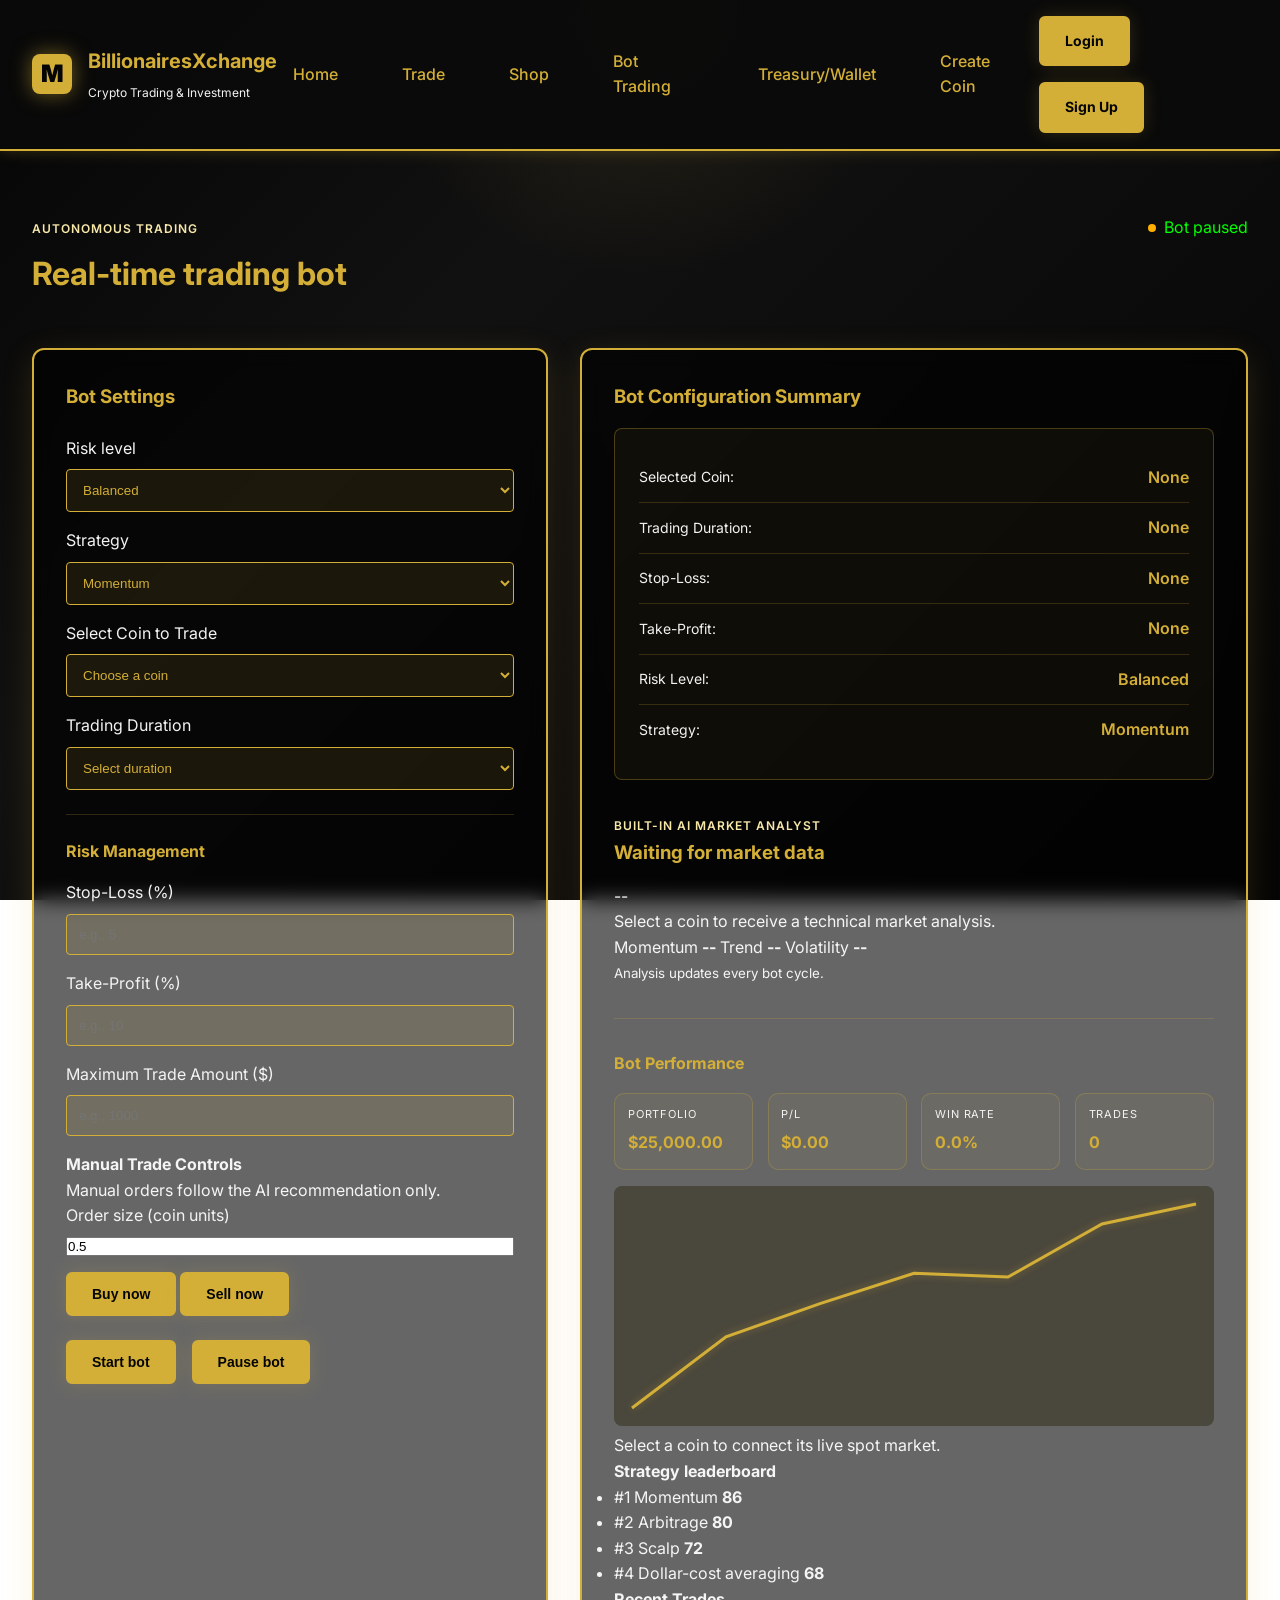
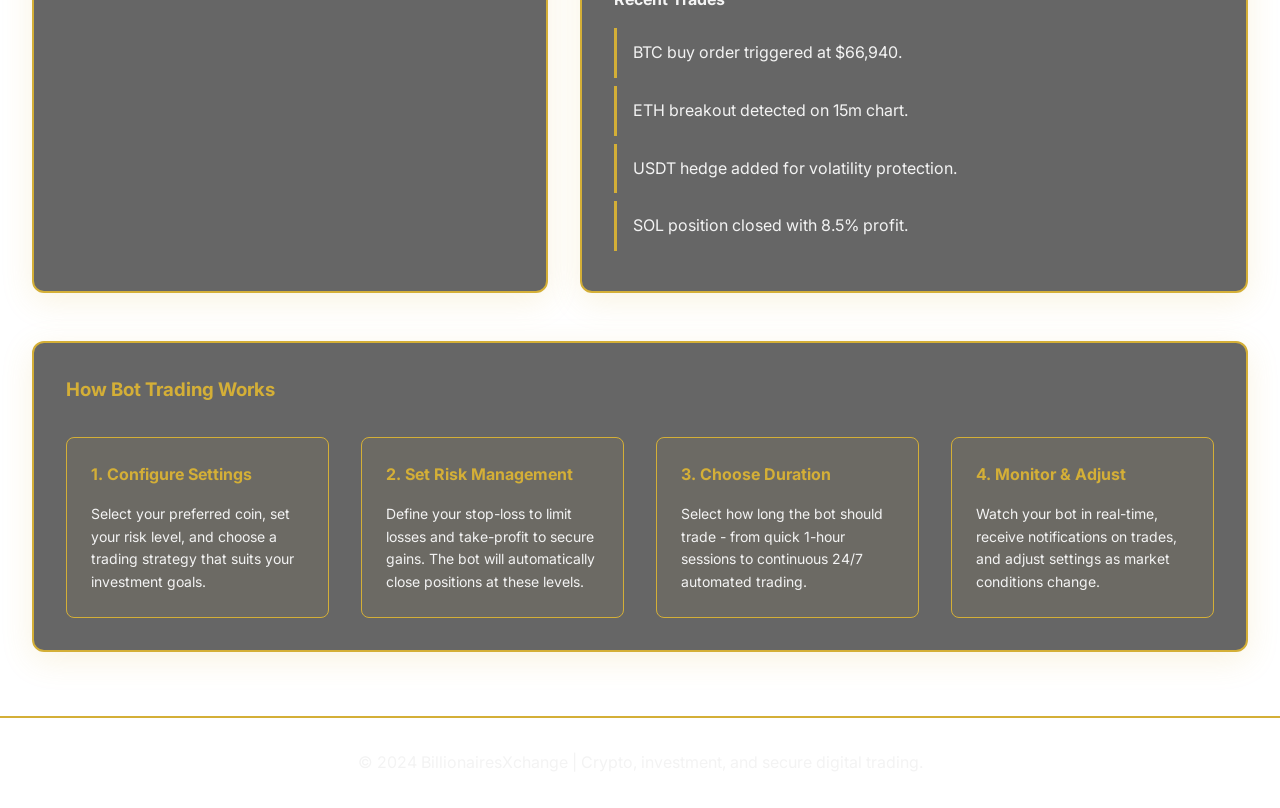
==== commit 0cf5d766: "Add files via upload" ====
--- a/bot-trading.html
+++ b/bot-trading.html
@@ -3,10 +3,10 @@
   <head>
     <meta charset="UTF-8" />
     <meta name="viewport" content="width=device-width, initial-scale=1.0" />
-    <title>Makings | Bot Trading</title>
+    <title>BillionairesXchange | Bot Trading</title>
     <meta
       name="description"
-      content="Makings Bot Trading - Automated trading with customizable settings, stop-loss, and take-profits"
+      content="BillionairesXchange Bot Trading - Automated trading with customizable settings, stop-loss, and take-profits"
     />
     <link rel="preconnect" href="https://fonts.googleapis.com" />
     <link rel="preconnect" href="https://fonts.gstatic.com" crossorigin />
@@ -21,7 +21,7 @@
       <div class="brand-wrap">
         <div class="brand-mark">M</div>
         <div>
-          <p class="brand-name">Makings</p>
+          <p class="brand-name">BillionairesXchange</p>
           <small>Crypto Trading & Investment</small>
         </div>
       </div>
@@ -127,6 +127,7 @@
 
             <div class="manual-trading">
               <h4>Manual Trade Controls</h4>
+              <p class="ai-trade-rule">Manual orders follow the AI recommendation only.</p>
               <label>
                 Order size (coin units)
                 <input type="number" id="manualOrderSize" min="0.01" step="0.01" value="0.5" />
@@ -170,6 +171,23 @@
                 <span>Strategy:</span>
                 <strong id="summaryStrategy">Momentum</strong>
               </div>
+            </div>
+
+            <div class="ai-analyst" aria-live="polite">
+              <div class="ai-analyst-heading">
+                <div>
+                  <span class="eyebrow">Built-in AI market analyst</span>
+                  <h3 id="aiRecommendation">Waiting for market data</h3>
+                </div>
+                <span class="ai-confidence" id="aiConfidence">--</span>
+              </div>
+              <p id="aiReason">Select a coin to receive a technical market analysis.</p>
+              <div class="ai-signal-grid">
+                <span>Momentum <strong id="aiMomentum">--</strong></span>
+                <span>Trend <strong id="aiTrend">--</strong></span>
+                <span>Volatility <strong id="aiVolatility">--</strong></span>
+              </div>
+              <small id="aiUpdated">Analysis updates every bot cycle.</small>
             </div>
 
             <div class="bot-performance">
@@ -192,7 +210,8 @@
                   <strong id="botTrades">0</strong>
                 </div>
               </div>
-              <canvas id="botCanvas" width="600" height="240" aria-label="Trading bot live chart"></canvas>
+              <canvas id="botCanvas" width="600" height="240" aria-label="BillionairesXchange live trading bot chart"></canvas>
+              <p id="botMarketStatus" class="bot-market-status">Select a coin to connect its live spot market.</p>
             </div>
 
             <div class="leaderboard-wrap">
@@ -235,7 +254,7 @@
     </main>
 
     <footer class="site-footer">
-      <p>© 2026 Makings | Crypto, investment, and secure digital trading.</p>
+      <p>© 2024 BillionairesXchange | Crypto, investment, and secure digital trading.</p>
     </footer>
 
     <div id="toast" class="toast" aria-live="polite">Welcome to Makings Bot Trading.</div>
@@ -259,6 +278,17 @@
       const manualOrderSize = document.getElementById('manualOrderSize');
       const manualBuyBtn = document.getElementById('manualBuyBtn');
       const manualSellBtn = document.getElementById('manualSellBtn');
+      const botMarketStatus = document.getElementById('botMarketStatus');
+      const aiRecommendation = document.getElementById('aiRecommendation');
+      const aiConfidence = document.getElementById('aiConfidence');
+      const aiReason = document.getElementById('aiReason');
+      const aiMomentum = document.getElementById('aiMomentum');
+      const aiTrend = document.getElementById('aiTrend');
+      const aiVolatility = document.getElementById('aiVolatility');
+      const aiUpdated = document.getElementById('aiUpdated');
+
+      manualBuyBtn.disabled = true;
+      manualSellBtn.disabled = true;
 
       const botState = {
         running: false,
@@ -269,6 +299,9 @@
         wins: 0,
         losses: 0,
         position: null,
+        analysis: null,
+        marketSocket: null,
+        marketSymbol: null,
         history: [65000, 65750, 66100, 66420, 66380, 66940, 67150]
       };
 
@@ -283,6 +316,8 @@
         USDT: 1
       };
 
+      const marketPairs = { BTC: 'BTCUSDT', ETH: 'ETHUSDT', XRP: 'XRPUSDT', SOL: 'SOLUSDT', ADA: 'ADAUSDT', DOT: 'DOTUSDT', DOGE: 'DOGEUSDT' };
+
       const leaderboardScores = {
         Momentum: 86,
         Scalp: 72,
@@ -353,6 +388,45 @@
         }
       }
 
+      function notifyTrade(message, type = 'success') {
+        addFeedItem(message);
+        showToast(message, type);
+        if ('Notification' in window && Notification.permission === 'granted') {
+          new Notification('Makings AI trading bot', { body: message });
+        }
+      }
+
+      function analyzeMarket(symbol, price) {
+        const history = botState.history;
+        const recent = history.slice(-6);
+        const previous = history.slice(-12, -6);
+        const shortAverage = recent.reduce((sum, value) => sum + value, 0) / recent.length;
+        const longAverage = history.slice(-20).reduce((sum, value) => sum + value, 0) / Math.min(history.length, 20);
+        const momentum = ((recent[recent.length - 1] - recent[0]) / recent[0]) * 100;
+        const priorMomentum = previous.length ? ((previous[previous.length - 1] - previous[0]) / previous[0]) * 100 : 0;
+        const trend = ((shortAverage - longAverage) / longAverage) * 100;
+        const volatility = (Math.max(...recent) - Math.min(...recent)) / price * 100;
+        const score = (momentum * 4) + (trend * 3) + ((momentum - priorMomentum) * 2);
+        const action = score >= 0 ? 'BUY' : 'SELL';
+        const confidence = Math.min(96, Math.max(55, 55 + Math.abs(score) * 8));
+        const reason = `${symbol} shows ${momentum >= 0 ? 'positive' : 'negative'} momentum, a ${trend >= 0 ? 'rising' : 'falling'} short-term trend, and ${volatility.toFixed(2)}% recent volatility.`;
+
+        botState.analysis = { action, confidence, momentum, trend, volatility, reason, price };
+        aiRecommendation.textContent = `${action} only`;
+        aiRecommendation.className = action === 'BUY' ? 'ai-buy' : 'ai-sell';
+        aiConfidence.textContent = `${confidence.toFixed(0)}% confidence`;
+        aiReason.textContent = reason;
+        aiMomentum.textContent = `${momentum >= 0 ? '+' : ''}${momentum.toFixed(2)}%`;
+        aiTrend.textContent = trend >= 0 ? 'Bullish' : 'Bearish';
+        aiVolatility.textContent = `${volatility.toFixed(2)}%`;
+        aiUpdated.textContent = `Analyzed at ${new Date().toLocaleTimeString()}. The bot will take ${action} trades only.`;
+        manualBuyBtn.disabled = action !== 'BUY';
+        manualSellBtn.disabled = action !== 'SELL';
+        manualBuyBtn.textContent = action === 'BUY' ? 'AI Buy now' : 'Buy blocked by AI';
+        manualSellBtn.textContent = action === 'SELL' ? 'AI Sell now' : 'Sell blocked by AI';
+        return botState.analysis;
+      }
+
       function renderBotChart() {
         const ctx = botCanvas.getContext('2d');
         const width = botCanvas.width;
@@ -383,6 +457,46 @@
         ctx.shadowBlur = 0;
       }
 
+      async function connectLiveMarket(symbol) {
+        if (botState.marketSocket) botState.marketSocket.close();
+        const pair = marketPairs[symbol];
+        if (!pair) {
+          botState.marketSymbol = null;
+          botMarketStatus.textContent = 'Live spot data is unavailable for this selection.';
+          return;
+        }
+
+        botState.marketSymbol = pair;
+        botMarketStatus.textContent = `Connecting to BillionairesXchange ${symbol}/USDT spot live...`;
+        try {
+          const response = await fetch(`https://api.binance.com/api/v3/klines?symbol=${pair}&interval=1m&limit=30`);
+          if (!response.ok) throw new Error('Live candles unavailable');
+          const candles = await response.json();
+          botState.history = candles.map((candle) => Number(candle[4]));
+          coinPrices[symbol] = botState.history[botState.history.length - 1];
+          botMarketStatus.textContent = `BillionairesXchange ${symbol}/USDT spot live`;
+          renderBotChart();
+        } catch (error) {
+          botMarketStatus.textContent = 'Live spot data is temporarily unavailable.';
+        }
+
+        botState.marketSocket = new WebSocket(`wss://stream.binance.com:9443/ws/${pair.toLowerCase()}@kline_1m`);
+        botState.marketSocket.onmessage = (event) => {
+          const candle = JSON.parse(event.data).k;
+          if (!candle || botState.marketSymbol !== pair) return;
+          const price = Number(candle.c);
+          coinPrices[symbol] = price;
+          if (candle.x) {
+            botState.history.push(price);
+            if (botState.history.length > 30) botState.history.shift();
+          }
+          renderBotChart();
+        };
+        botState.marketSocket.onerror = () => {
+          botMarketStatus.textContent = 'Live spot connection unavailable.';
+        };
+      }
+
       function updateStatusLabel() {
         const label = botState.running ? 'Bot running live' : 'Bot paused';
         botStatus.innerHTML = `<span class="dot" style="background:${botState.running ? '#00ff00' : '#ffb000'}"></span>${label}`;
@@ -393,13 +507,10 @@
         const selectedRisk = riskMap[riskLevel.value] || 0.06;
         const stopLoss = Number(stopLossInput.value) || 5;
         const takeProfit = Number(takeProfitInput.value) || 10;
-        const strategyName = strategy.value;
-
-        if (!botState.position) {
-          const momentumBias = (Math.random() * 2 - 1) * 0.06;
-          const shouldBuy = strategyName === 'Momentum' ? momentumBias > -0.01 : Math.random() > 0.42;
-
-          if (shouldBuy) {
+
+        const analysis = analyzeMarket(symbol, tradePrice);
+
+        if (!botState.position && analysis.action === 'BUY') {
             const size = Math.min((botState.balance * selectedRisk) / tradePrice, 2.5);
             botState.position = {
               symbol,
@@ -410,16 +521,14 @@
               strategy: strategyName
             };
             botState.balance -= size * tradePrice;
-            addFeedItem(`${symbol} buy signal triggered at ${formatMoney(tradePrice)}.`);
-            showToast(`Bot bought ${symbol} at ${formatMoney(tradePrice)}.`, 'success');
+            notifyTrade(`AI BUY: ${symbol} at ${formatMoney(tradePrice)} (${analysis.confidence.toFixed(0)}% confidence).`);
             return;
-          }
         }
 
         if (botState.position && botState.position.symbol === symbol) {
           const movePct = ((tradePrice - botState.position.entry) / botState.position.entry) * 100;
 
-          if (movePct >= botState.position.takeProfit || movePct <= -botState.position.stopLoss) {
+          if (analysis.action === 'SELL' || movePct >= botState.position.takeProfit || movePct <= -botState.position.stopLoss) {
             const exitValue = botState.position.size * tradePrice;
             const result = exitValue - (botState.position.size * botState.position.entry);
             botState.pnl += result;
@@ -428,11 +537,9 @@
 
             if (result > 0) {
               botState.wins += 1;
-              addFeedItem(`${symbol} closed profit at ${formatMoney(tradePrice)}. +${formatMoney(result)}.`);
-              showToast(`Trade success: ${symbol} gained ${formatMoney(result)}.`, 'success');
+              notifyTrade(`AI SELL: ${symbol} closed at ${formatMoney(tradePrice)}. Profit ${formatMoney(result)}.`);
             } else {
-              addFeedItem(`${symbol} closed loss at ${formatMoney(tradePrice)}. ${formatMoney(result)}.`);
-              showToast(`Trade loss: ${symbol} lost ${formatMoney(Math.abs(result))}.`, 'loss');
+              notifyTrade(`AI SELL: ${symbol} closed at ${formatMoney(tradePrice)}. Loss ${formatMoney(Math.abs(result))}.`, 'loss');
             }
 
             botState.position = null;
@@ -447,12 +554,8 @@
         }
 
         const symbol = coinSelect.value;
-        const price = coinPrices[symbol] || 100;
-        const move = (Math.random() - 0.5) * (symbol === 'USDT' ? 0.01 : 0.09);
-        const nextPrice = price * (1 + move);
-        coinPrices[symbol] = Number(nextPrice.toFixed(symbol === 'BTC' ? 2 : 4));
-        botState.history.push(nextPrice);
-        if (botState.history.length > 30) botState.history.shift();
+        const nextPrice = coinPrices[symbol] || 100;
+        if (!botState.marketSymbol && symbol !== 'USDT') return;
 
         decideTrade(symbol, nextPrice);
         renderBotChart();
@@ -469,6 +572,12 @@
         const quantity = Number(manualOrderSize.value) || 0.5;
         const currentPrice = coinPrices[symbol] || 100;
         const total = currentPrice * quantity;
+
+        const analysis = analyzeMarket(symbol, currentPrice);
+        if (analysis.action.toLowerCase() !== direction) {
+          showToast(`Manual ${direction} blocked. AI recommends ${analysis.action} only.`, 'warning');
+          return;
+        }
 
         if (direction === 'buy') {
           if (total > botState.balance) {
@@ -481,7 +590,7 @@
           botState.wins += 1;
           botState.pnl += 0;
           addFeedItem(`Manual buy: ${quantity} ${symbol} at ${formatMoney(currentPrice)}.`);
-          showToast(`Manual buy successful: ${symbol} added to holdings.`, 'success');
+          notifyTrade(`AI BUY: ${quantity} ${symbol} at ${formatMoney(currentPrice)}.`);
         }
 
         if (direction === 'sell') {
@@ -489,18 +598,22 @@
           botState.balance += marketValue;
           botState.trades += 1;
           addFeedItem(`Manual sell: ${quantity} ${symbol} at ${formatMoney(currentPrice)}.`);
-          showToast(`Manual sell successful: ${symbol} sold for ${formatMoney(marketValue)}.`, 'success');
+          notifyTrade(`AI SELL: ${quantity} ${symbol} at ${formatMoney(currentPrice)}.`);
         }
 
         updatePerformancePanel();
       }
 
       coinSelect.addEventListener('change', updateSummary);
+      coinSelect.addEventListener('change', () => connectLiveMarket(coinSelect.value));
       durationSelect.addEventListener('change', updateSummary);
       stopLossInput.addEventListener('input', updateSummary);
       takeProfitInput.addEventListener('input', updateSummary);
       riskLevel.addEventListener('change', updateSummary);
       strategy.addEventListener('change', updateSummary);
+      coinSelect.addEventListener('change', () => {
+        if (coinSelect.value) analyzeMarket(coinSelect.value, coinPrices[coinSelect.value] || 100);
+      });
 
       document.getElementById('startBotBtn').addEventListener('click', function() {
         if (!coinSelect.value || !durationSelect.value) {
@@ -514,6 +627,7 @@
         }
 
         botState.running = true;
+        if ('Notification' in window && Notification.permission === 'default') Notification.requestPermission();
         updateStatusLabel();
         this.disabled = true;
         document.getElementById('pauseBotBtn').disabled = false;
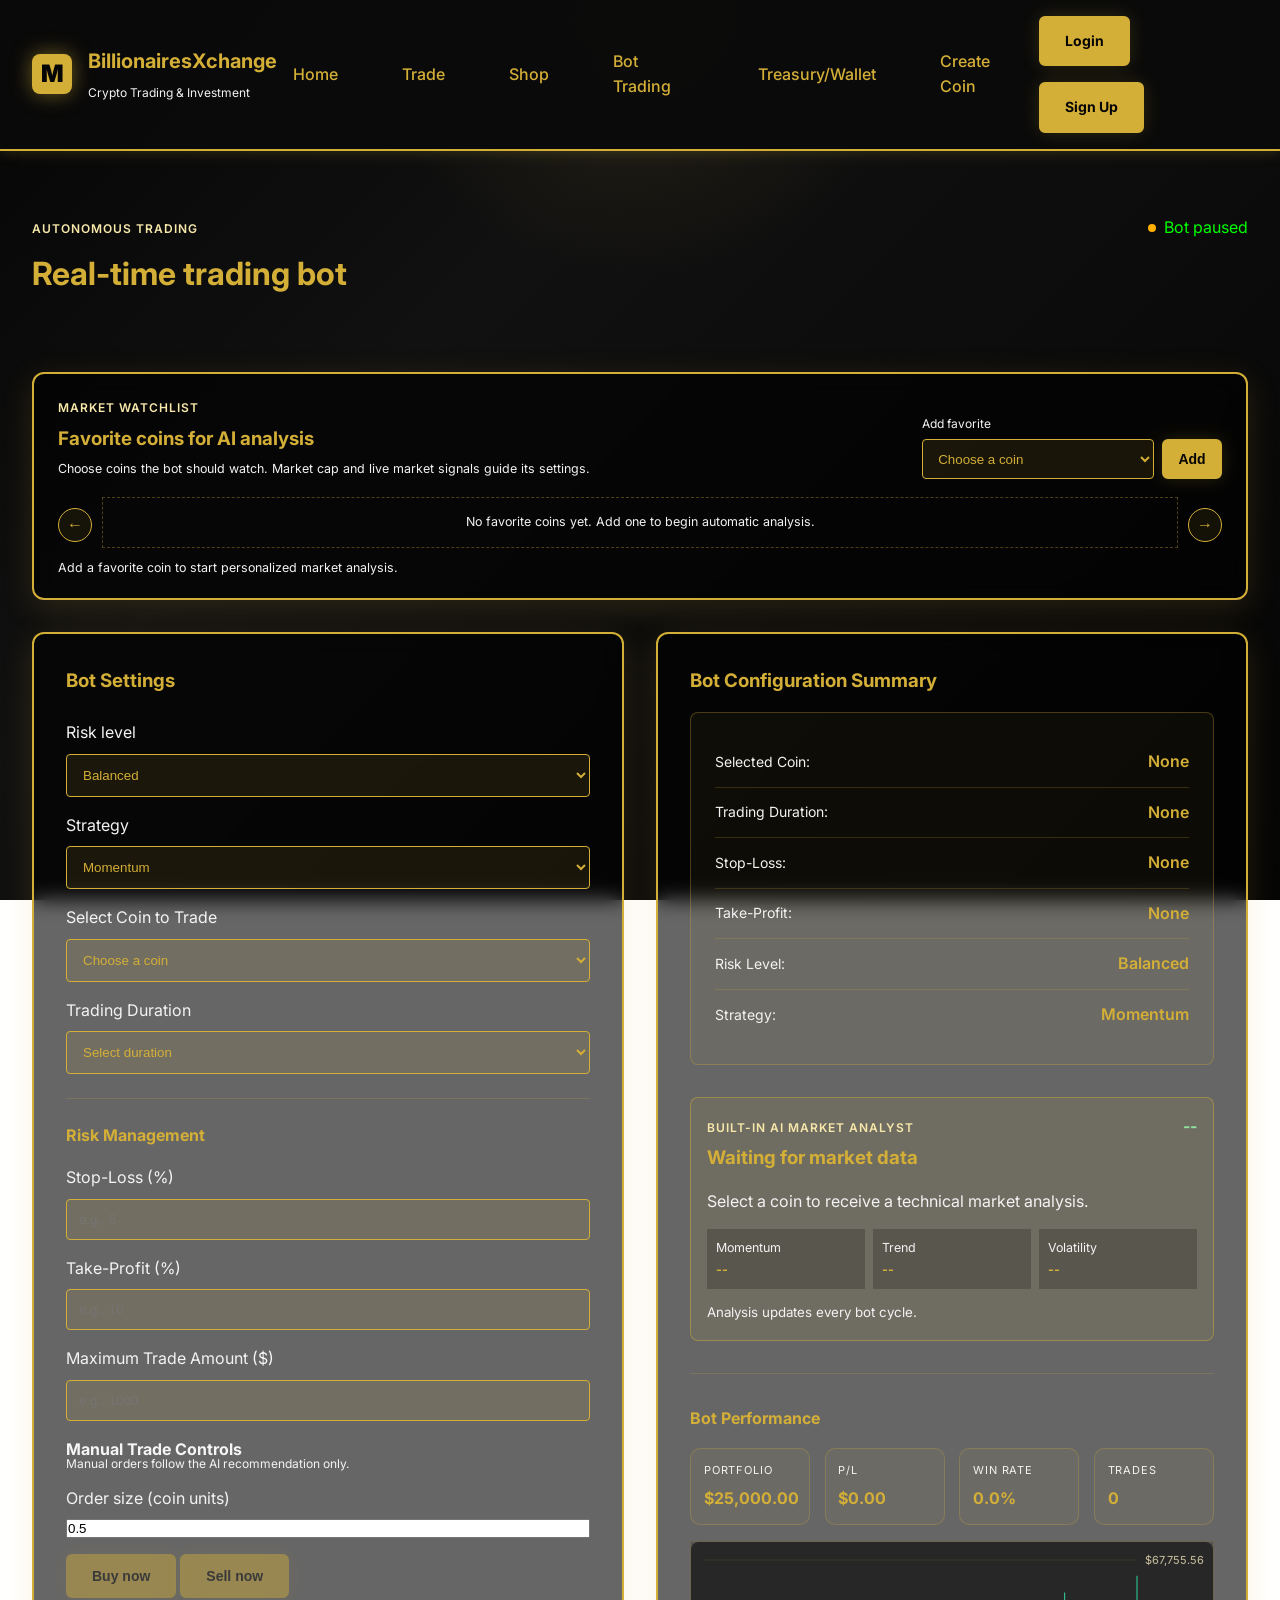
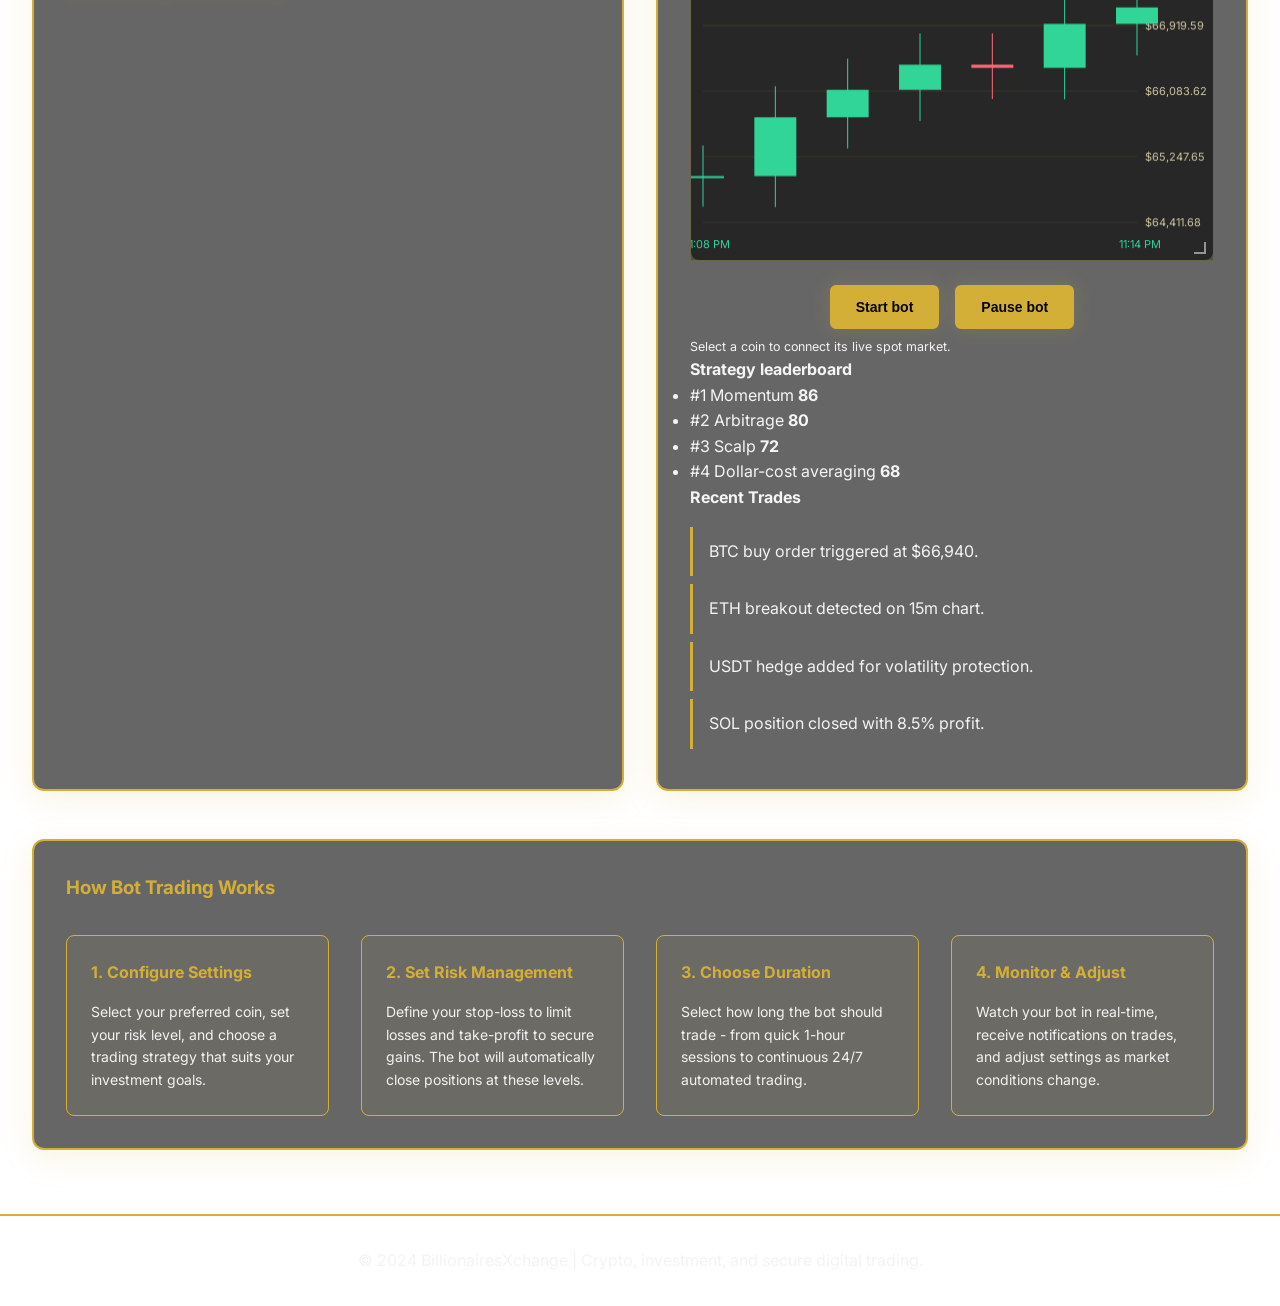
==== commit d7290a0c: "Add files via upload" ====
--- a/bot-trading.html
+++ b/bot-trading.html
@@ -54,6 +54,39 @@
           </div>
         </div>
 
+        <section class="favorite-panel card-glass" aria-labelledby="favoriteCoinsTitle">
+          <div class="favorite-panel-head">
+            <div>
+              <span class="eyebrow">Market watchlist</span>
+              <h3 id="favoriteCoinsTitle">Favorite coins for AI analysis</h3>
+              <p>Choose coins the bot should watch. Market cap and live market signals guide its settings.</p>
+            </div>
+            <div class="favorite-add-control">
+              <label for="favoriteCoinSelect">Add favorite</label>
+              <div class="favorite-add-row">
+                <select id="favoriteCoinSelect">
+                  <option value="">Choose a coin</option>
+                  <option value="BTC">Bitcoin (BTC)</option>
+                  <option value="ETH">Ethereum (ETH)</option>
+                  <option value="XRP">XRP (XRP)</option>
+                  <option value="SOL">Solana (SOL)</option>
+                  <option value="ADA">Cardano (ADA)</option>
+                  <option value="DOT">Polkadot (DOT)</option>
+                  <option value="DOGE">Dogecoin (DOGE)</option>
+                  <option value="USDT">Tether (USDT)</option>
+                </select>
+                <button class="btn btn-primary" type="button" id="addFavoriteBtn">Add</button>
+              </div>
+            </div>
+          </div>
+          <div class="favorite-slider">
+            <button class="favorite-slide-btn" type="button" id="favoritePrevBtn" aria-label="Show previous favorite coins">&#8592;</button>
+            <div class="favorite-cards" id="favoriteCards" aria-live="polite"></div>
+            <button class="favorite-slide-btn" type="button" id="favoriteNextBtn" aria-label="Show next favorite coins">&#8594;</button>
+          </div>
+          <p class="favorite-analysis-status" id="favoriteAnalysisStatus">Add a favorite coin to start personalized market analysis.</p>
+        </section>
+
         <div class="bot-layout">
           <div class="card-glass bot-controls">
             <h3>Bot Settings</h3>
@@ -138,10 +171,6 @@
               </div>
             </div>
 
-            <div class="bot-actions">
-              <button class="btn btn-primary" type="button" id="startBotBtn">Start bot</button>
-              <button class="btn btn-ghost" type="button" id="pauseBotBtn">Pause bot</button>
-            </div>
           </div>
 
           <div class="card-glass bot-stream">
@@ -210,7 +239,14 @@
                   <strong id="botTrades">0</strong>
                 </div>
               </div>
-              <canvas id="botCanvas" width="600" height="240" aria-label="BillionairesXchange live trading bot chart"></canvas>
+              <div class="bot-chart-wrap">
+                <canvas id="botCanvas" width="600" height="320" aria-label="BillionairesXchange live trading bot candlestick chart"></canvas>
+                <button class="bot-chart-resizer" id="botChartResizer" type="button" aria-label="Resize bot chart" title="Drag to resize chart"></button>
+              </div>
+              <div class="bot-actions">
+                <button class="btn btn-primary" type="button" id="startBotBtn">Start bot</button>
+                <button class="btn btn-ghost" type="button" id="pauseBotBtn">Pause bot</button>
+              </div>
               <p id="botMarketStatus" class="bot-market-status">Select a coin to connect its live spot market.</p>
             </div>
 
@@ -268,6 +304,8 @@
       const strategy = document.getElementById('strategy');
       const toast = document.getElementById('toast');
       const botCanvas = document.getElementById('botCanvas');
+      const botChartWrap = document.querySelector('.bot-chart-wrap');
+      const botChartResizer = document.getElementById('botChartResizer');
       const tradeFeed = document.getElementById('tradeFeed');
       const botPnl = document.getElementById('botPnl');
       const botBalance = document.getElementById('botBalance');
@@ -286,6 +324,12 @@
       const aiTrend = document.getElementById('aiTrend');
       const aiVolatility = document.getElementById('aiVolatility');
       const aiUpdated = document.getElementById('aiUpdated');
+      const favoriteCoinSelect = document.getElementById('favoriteCoinSelect');
+      const addFavoriteBtn = document.getElementById('addFavoriteBtn');
+      const favoriteCards = document.getElementById('favoriteCards');
+      const favoritePrevBtn = document.getElementById('favoritePrevBtn');
+      const favoriteNextBtn = document.getElementById('favoriteNextBtn');
+      const favoriteAnalysisStatus = document.getElementById('favoriteAnalysisStatus');
 
       manualBuyBtn.disabled = true;
       manualSellBtn.disabled = true;
@@ -318,6 +362,65 @@
 
       const marketPairs = { BTC: 'BTCUSDT', ETH: 'ETHUSDT', XRP: 'XRPUSDT', SOL: 'SOLUSDT', ADA: 'ADAUSDT', DOT: 'DOTUSDT', DOGE: 'DOGEUSDT' };
 
+      function getCustomCoins() {
+        const savedCoins = JSON.parse(localStorage.getItem('customCoins') || '[]');
+        const legacyCoin = JSON.parse(localStorage.getItem('createdCoin') || 'null');
+        const coins = legacyCoin && !savedCoins.some((coin) => coin.symbol === legacyCoin.symbol)
+          ? [...savedCoins, legacyCoin]
+          : savedCoins;
+        return coins.filter((coin) => coin.name && /^[A-Z0-9]{2,8}$/.test(coin.symbol));
+      }
+
+      function createCustomMarketData(coin) {
+        const seed = [...(coin.symbol + coin.name)].reduce((total, character) => total + character.charCodeAt(0), 0);
+        return {
+          marketCap: Math.max(250000, (seed % 8000) * 1250),
+          change24h: ((seed % 170) - 85) / 10,
+          currentPrice: Math.max(0.01, (seed % 9000) / 100 + 1),
+          custom: true
+        };
+      }
+
+      const coinMarketIds = {
+        BTC: 'bitcoin',
+        ETH: 'ethereum',
+        XRP: 'ripple',
+        SOL: 'solana',
+        ADA: 'cardano',
+        DOT: 'polkadot',
+        DOGE: 'dogecoin',
+        USDT: 'tether'
+      };
+
+      const fallbackMarketData = {
+        BTC: { marketCap: 1.3e12, change24h: 0 },
+        ETH: { marketCap: 4.1e11, change24h: 0 },
+        XRP: { marketCap: 3.4e10, change24h: 0 },
+        SOL: { marketCap: 7.4e10, change24h: 0 },
+        ADA: { marketCap: 2.7e10, change24h: 0 },
+        DOT: { marketCap: 1.2e10, change24h: 0 },
+        DOGE: { marketCap: 2.6e10, change24h: 0 },
+        USDT: { marketCap: 1.2e11, change24h: 0 }
+      };
+
+      const favoriteState = {
+        favorites: JSON.parse(localStorage.getItem('botFavoriteCoins') || '[]'),
+        marketData: {}
+      };
+
+      getCustomCoins().forEach((coin) => {
+        const market = createCustomMarketData(coin);
+        coinPrices[coin.symbol] = market.currentPrice;
+        favoriteState.marketData[coin.symbol] = market;
+        coinMarketIds[coin.symbol] = null;
+        const option = document.createElement('option');
+        option.value = coin.symbol;
+        option.textContent = `${coin.name} (${coin.symbol})`;
+        coinSelect.appendChild(option);
+        const favoriteOption = option.cloneNode(true);
+        favoriteCoinSelect.appendChild(favoriteOption);
+      });
+
       const leaderboardScores = {
         Momentum: 86,
         Scalp: 72,
@@ -343,6 +446,156 @@
           currency: 'USD',
           maximumFractionDigits: value >= 1000 ? 2 : 4
         }).format(value);
+      }
+
+      function formatCompactMoney(value) {
+        return new Intl.NumberFormat('en-US', {
+          style: 'currency',
+          currency: 'USD',
+          notation: 'compact',
+          maximumFractionDigits: 1
+        }).format(value);
+      }
+
+      function getFavoriteMarketData(symbol) {
+        return favoriteState.marketData[symbol] || fallbackMarketData[symbol] || { marketCap: 0, change24h: 0 };
+      }
+
+      function saveFavorites() {
+        localStorage.setItem('botFavoriteCoins', JSON.stringify(favoriteState.favorites));
+      }
+
+      function getAutomaticSettings(symbol) {
+        const market = getFavoriteMarketData(symbol);
+        const marketCap = market.marketCap;
+        let settings = marketCap >= 300e9
+          ? { risk: 'Balanced', strategy: 'Momentum', duration: '24h', stopLoss: 4, takeProfit: 8 }
+          : marketCap >= 25e9
+            ? { risk: 'Balanced', strategy: 'Momentum', duration: '12h', stopLoss: 5, takeProfit: 10 }
+            : { risk: 'Aggressive', strategy: 'Scalp', duration: '4h', stopLoss: 3, takeProfit: 12 };
+
+        if (symbol === 'USDT') {
+          settings = { risk: 'Conservative', strategy: 'Dollar-cost averaging', duration: '7d', stopLoss: 1, takeProfit: 2 };
+        } else if (market.change24h <= -5) {
+          settings = { risk: 'Conservative', strategy: 'Dollar-cost averaging', duration: '24h', stopLoss: 3, takeProfit: 6 };
+        } else if (market.change24h >= 8) {
+          settings = { risk: 'Aggressive', strategy: 'Momentum', duration: '4h', stopLoss: 5, takeProfit: 15 };
+        }
+
+        return settings;
+      }
+
+      function applyAutomaticSettings(symbol) {
+        const settings = getAutomaticSettings(symbol);
+        riskLevel.value = settings.risk;
+        strategy.value = settings.strategy;
+        durationSelect.value = settings.duration;
+        stopLossInput.value = settings.stopLoss;
+        takeProfitInput.value = settings.takeProfit;
+        updateSummary();
+        favoriteAnalysisStatus.textContent = `AI profile for ${symbol}: ${settings.risk} risk, ${settings.strategy}, ${settings.duration} trading window.`;
+      }
+
+      function renderFavoriteCards() {
+        if (!favoriteState.favorites.length) {
+          favoriteCards.innerHTML = '<p class="favorite-empty">No favorite coins yet. Add one to begin automatic analysis.</p>';
+          favoritePrevBtn.disabled = true;
+          favoriteNextBtn.disabled = true;
+          return;
+        }
+
+        const activeSymbol = coinSelect.value;
+        favoriteCards.innerHTML = favoriteState.favorites.map((symbol) => {
+          const market = getFavoriteMarketData(symbol);
+          const change = Number(market.change24h) || 0;
+          const changeClass = change >= 0 ? 'positive' : 'negative';
+          const price = coinPrices[symbol] || market.currentPrice || 0;
+          return `
+            <div class="favorite-card${activeSymbol === symbol ? ' is-active' : ''}" data-symbol="${symbol}" role="button" tabindex="0" aria-label="Analyze ${symbol}">
+              <div class="favorite-card-top">
+                <strong>${symbol}</strong>
+                <span>${formatMoney(price)}</span>
+              </div>
+              <div class="favorite-card-value">
+                <span class="favorite-card-label">Market cap</span>
+                <strong>${formatCompactMoney(market.marketCap)}</strong>
+              </div>
+              <span class="favorite-card-change ${changeClass}">${change >= 0 ? '+' : ''}${change.toFixed(2)}% today</span>
+              <button class="favorite-remove" type="button" data-remove="${symbol}" aria-label="Remove ${symbol} from favorites">Remove</button>
+            </div>
+          `;
+        }).join('');
+
+        favoriteCards.querySelectorAll('.favorite-card').forEach((card) => {
+          const selectCard = () => selectFavorite(card.dataset.symbol);
+          card.addEventListener('click', (event) => {
+            if (!event.target.closest('.favorite-remove')) selectCard();
+          });
+          card.addEventListener('keydown', (event) => {
+            if (event.key === 'Enter' || event.key === ' ') {
+              event.preventDefault();
+              selectCard();
+            }
+          });
+        });
+
+        favoriteCards.querySelectorAll('[data-remove]').forEach((button) => {
+          button.addEventListener('click', (event) => {
+            event.stopPropagation();
+            const symbol = button.dataset.remove;
+            favoriteState.favorites = favoriteState.favorites.filter((favorite) => favorite !== symbol);
+            saveFavorites();
+            renderFavoriteCards();
+            if (coinSelect.value === symbol) {
+              coinSelect.value = '';
+              botMarketStatus.textContent = 'Select a favorite coin to connect its live spot market.';
+              updateSummary();
+            }
+          });
+        });
+
+        favoritePrevBtn.disabled = false;
+        favoriteNextBtn.disabled = false;
+      }
+
+      function selectFavorite(symbol) {
+        if (!coinMarketIds[symbol] && !favoriteState.marketData[symbol]?.custom) return;
+        applyAutomaticSettings(symbol);
+        coinSelect.value = symbol;
+        coinSelect.dispatchEvent(new Event('change'));
+        renderFavoriteCards();
+      }
+
+      async function refreshFavoriteMarketData() {
+        if (!favoriteState.favorites.length) return;
+        const ids = favoriteState.favorites.map((symbol) => coinMarketIds[symbol]).filter(Boolean).join(',');
+        if (!ids) {
+          renderFavoriteCards();
+          if (coinSelect.value) applyAutomaticSettings(coinSelect.value);
+          favoriteAnalysisStatus.textContent = 'Custom coin market data refreshed. The AI profile is using its local market feed.';
+          return;
+        }
+        try {
+          const response = await fetch(`https://api.coingecko.com/api/v3/coins/markets?vs_currency=usd&ids=${ids}&order=market_cap_desc&per_page=20&page=1&sparkline=false&price_change_percentage=24h`);
+          if (!response.ok) throw new Error('Market cap data unavailable');
+          const markets = await response.json();
+          markets.forEach((market) => {
+            const symbol = Object.keys(coinMarketIds).find((key) => coinMarketIds[key] === market.id);
+            if (!symbol) return;
+            favoriteState.marketData[symbol] = {
+              marketCap: market.market_cap || 0,
+              change24h: market.price_change_percentage_24h || 0,
+              currentPrice: market.current_price || coinPrices[symbol]
+            };
+            coinPrices[symbol] = market.current_price || coinPrices[symbol];
+          });
+          renderFavoriteCards();
+          if (coinSelect.value) applyAutomaticSettings(coinSelect.value);
+          favoriteAnalysisStatus.textContent = `Market data refreshed at ${new Date().toLocaleTimeString()}. The AI profile updates with each refresh.`;
+        } catch (error) {
+          favoriteAnalysisStatus.textContent = 'Live market-cap data is temporarily unavailable. Using the latest available profile.';
+          renderFavoriteCards();
+        }
       }
 
       function updateSummary() {
@@ -428,39 +681,73 @@
       }
 
       function renderBotChart() {
+        if (!botState.history.length) return;
         const ctx = botCanvas.getContext('2d');
-        const width = botCanvas.width;
-        const height = botCanvas.height;
-        const padding = 18;
-        const min = Math.min(...botState.history);
-        const max = Math.max(...botState.history);
-        const range = max - min || 1;
-
+        const bounds = botCanvas.getBoundingClientRect();
+        const ratio = window.devicePixelRatio || 1;
+        const width = Math.max(320, bounds.width);
+        const height = 320;
+        botCanvas.width = width * ratio;
+        botCanvas.height = height * ratio;
+        ctx.setTransform(ratio, 0, 0, ratio, 0, 0);
+        const history = botState.history.slice(-36);
+        const candles = history.map((close, index) => {
+          const open = index ? history[index - 1] : close;
+          const spread = Math.max(close * .006, .000001);
+          return { time: Date.now() - (history.length - index) * 60000, open, close, high: Math.max(open, close) + spread, low: Math.max(.000001, Math.min(open, close) - spread) };
+        });
+        const padding = { top: 18, right: 76, bottom: 38, left: 12 };
+        const prices = candles.flatMap((candle) => [candle.high, candle.low]);
+        const min = Math.min(...prices) * .997;
+        const max = Math.max(...prices) * 1.003;
+        const xStep = (width - padding.left - padding.right) / Math.max(candles.length - 1, 1);
+        const y = (value) => padding.top + ((max - value) / (max - min || 1)) * (height - padding.top - padding.bottom);
+        const formatPrice = (value) => '$' + value.toLocaleString('en-US', { maximumFractionDigits: value < 1 ? 6 : 2 });
+        const formatTime = (time) => new Date(time).toLocaleTimeString([], { hour: 'numeric', minute: '2-digit' });
         ctx.clearRect(0, 0, width, height);
-        ctx.fillStyle = 'rgba(212,175,55,0.08)';
+        ctx.fillStyle = 'rgba(0, 0, 0, .2)';
         ctx.fillRect(0, 0, width, height);
-
-        ctx.beginPath();
-        ctx.strokeStyle = '#d4af37';
-        ctx.lineWidth = 3;
-        ctx.shadowColor = 'rgba(212,175,55,0.4)';
-        ctx.shadowBlur = 8;
-
-        botState.history.forEach((value, index) => {
-          const x = padding + (index / (botState.history.length - 1)) * (width - padding * 2);
-          const y = height - padding - ((value - min) / range) * (height - padding * 2);
-          if (index === 0) ctx.moveTo(x, y);
-          else ctx.lineTo(x, y);
+        ctx.font = '11px Inter, sans-serif';
+        ctx.strokeStyle = 'rgba(212, 175, 55, .12)';
+        ctx.fillStyle = '#cfc5a2';
+        for (let row = 0; row < 5; row += 1) {
+          const value = min + (max - min) * row / 4;
+          const lineY = y(value);
+          ctx.beginPath();
+          ctx.moveTo(padding.left, lineY);
+          ctx.lineTo(width - padding.right, lineY);
+          ctx.stroke();
+          ctx.fillText(formatPrice(value), width - padding.right + 8, lineY + 4);
+        }
+        const candleWidth = Math.max(4, xStep * .58);
+        candles.forEach((candle, index) => {
+          const pointX = padding.left + index * xStep;
+          const color = candle.close >= candle.open ? '#31d598' : '#ff6b7a';
+          ctx.strokeStyle = color;
+          ctx.fillStyle = color;
+          ctx.beginPath();
+          ctx.moveTo(pointX, y(candle.high));
+          ctx.lineTo(pointX, y(candle.low));
+          ctx.stroke();
+          ctx.fillRect(pointX - candleWidth / 2, y(Math.max(candle.open, candle.close)), candleWidth, Math.max(2, Math.abs(y(candle.open) - y(candle.close))));
+          if (index === 0 || index === candles.length - 1 || index % 9 === 0) ctx.fillText(formatTime(candle.time), pointX - 18, height - 12);
         });
-
-        ctx.stroke();
-        ctx.shadowBlur = 0;
       }
 
       async function connectLiveMarket(symbol) {
         if (botState.marketSocket) botState.marketSocket.close();
         const pair = marketPairs[symbol];
         if (!pair) {
+          const customMarket = favoriteState.marketData[symbol];
+          if (customMarket?.custom) {
+            const seed = Math.round(customMarket.currentPrice * 100);
+            botState.marketSymbol = `CUSTOM_${symbol}`;
+            botState.history = Array.from({ length: 30 }, (_, index) => customMarket.currentPrice * (1 + Math.sin((index + seed) / 3) * .03 + index * .001));
+            botMarketStatus.textContent = `${symbol} local market feed`;
+            analyzeMarket(symbol, customMarket.currentPrice);
+            renderBotChart();
+            return;
+          }
           botState.marketSymbol = null;
           botMarketStatus.textContent = 'Live spot data is unavailable for this selection.';
           return;
@@ -490,6 +777,7 @@
             botState.history.push(price);
             if (botState.history.length > 30) botState.history.shift();
           }
+          analyzeMarket(symbol, price);
           renderBotChart();
         };
         botState.marketSocket.onerror = () => {
@@ -518,7 +806,7 @@
               size,
               stopLoss: stopLoss,
               takeProfit: takeProfit,
-              strategy: strategyName
+              strategy: strategy.value
             };
             botState.balance -= size * tradePrice;
             notifyTrade(`AI BUY: ${symbol} at ${formatMoney(tradePrice)} (${analysis.confidence.toFixed(0)}% confidence).`);
@@ -615,6 +903,33 @@
         if (coinSelect.value) analyzeMarket(coinSelect.value, coinPrices[coinSelect.value] || 100);
       });
 
+      addFavoriteBtn.addEventListener('click', () => {
+        const symbol = favoriteCoinSelect.value;
+        if (!symbol) {
+          showToast('Choose a coin to add to your favorites.', 'warning');
+          return;
+        }
+        if (favoriteState.favorites.includes(symbol)) {
+          showToast(`${symbol} is already in your favorites.`, 'warning');
+          selectFavorite(symbol);
+          return;
+        }
+        favoriteState.favorites.push(symbol);
+        saveFavorites();
+        favoriteCoinSelect.value = '';
+        renderFavoriteCards();
+        selectFavorite(symbol);
+        refreshFavoriteMarketData();
+      });
+
+      favoritePrevBtn.addEventListener('click', () => {
+        favoriteCards.scrollBy({ left: -210, behavior: 'smooth' });
+      });
+
+      favoriteNextBtn.addEventListener('click', () => {
+        favoriteCards.scrollBy({ left: 210, behavior: 'smooth' });
+      });
+
       document.getElementById('startBotBtn').addEventListener('click', function() {
         if (!coinSelect.value || !durationSelect.value) {
           showToast('Please choose a coin and trading duration.', 'warning');
@@ -651,10 +966,43 @@
       manualBuyBtn.addEventListener('click', () => executeManualTrade('buy'));
       manualSellBtn.addEventListener('click', () => executeManualTrade('sell'));
 
+      if (botChartResizer && botChartWrap) {
+        botChartResizer.addEventListener('pointerdown', (event) => {
+          event.preventDefault();
+          botChartResizer.setPointerCapture(event.pointerId);
+          const startX = event.clientX;
+          const startY = event.clientY;
+          const startWidth = botChartWrap.getBoundingClientRect().width;
+          const startHeight = botChartWrap.getBoundingClientRect().height;
+          const parentWidth = botChartWrap.parentElement.getBoundingClientRect().width;
+          const resizeChart = (moveEvent) => {
+            const nextWidth = Math.min(parentWidth, Math.max(320, startWidth + moveEvent.clientX - startX));
+            const nextHeight = Math.min(720, Math.max(260, startHeight + moveEvent.clientY - startY));
+            botChartWrap.style.width = `${nextWidth}px`;
+            botChartWrap.style.height = `${nextHeight}px`;
+            renderBotChart();
+          };
+          const stopResize = () => {
+            botChartResizer.removeEventListener('pointermove', resizeChart);
+            botChartResizer.removeEventListener('pointerup', stopResize);
+            botChartResizer.removeEventListener('pointercancel', stopResize);
+          };
+          botChartResizer.addEventListener('pointermove', resizeChart);
+          botChartResizer.addEventListener('pointerup', stopResize);
+          botChartResizer.addEventListener('pointercancel', stopResize);
+        });
+      }
+
+      favoriteState.favorites = favoriteState.favorites.filter((symbol) => coinMarketIds[symbol] || favoriteState.marketData[symbol]?.custom);
+      renderFavoriteCards();
+      if (favoriteState.favorites.length) selectFavorite(favoriteState.favorites[0]);
+      refreshFavoriteMarketData();
+      setInterval(refreshFavoriteMarketData, 60000);
       updateSummary();
       updateLeaderboard();
       updateStatusLabel();
       updatePerformancePanel();
+      window.addEventListener('resize', renderBotChart);
       renderBotChart();
     </script>
     <script src="script.js"></script>
--- a/styles.css
+++ b/styles.css
@@ -352,8 +352,17 @@
   .timeframe-tabs, .trade-modes, .side-toggle { display: flex; gap: .25rem; }
   .timeframe-tabs button, .trade-modes button, .side-toggle button, .indicator-title button { background: transparent; border: 0; color: var(--light-gold); cursor: pointer; padding: .45rem .6rem; border-radius: 4px; }
   .timeframe-tabs button.is-active, .trade-modes button.is-active { background: rgba(212,175,55,.16); color: var(--primary-gold); }
-  .terminal-chart-shell { height: 460px; position: relative; margin-top: 1rem; background: rgba(0,0,0,.28); border: 1px solid rgba(212,175,55,.15); }
-  #terminalCanvas { display: block; width: 100%; height: 100%; }
+  .terminal-chart-shell { height: 560px; position: relative; margin-top: 1rem; background: rgba(0,0,0,.28); border: 1px solid rgba(212,175,55,.15); }
+  #terminalChart { height: 430px; width: 100%; }
+  #terminalRsiChart { height: 130px; width: 100%; border-top: 1px solid rgba(212,175,55,.12); }
+
+  .chart-legend { display: flex; flex-wrap: wrap; gap: .7rem 1rem; padding: .55rem .8rem .8rem; color: rgba(245,245,245,.68); font-size: .72rem; }
+  .chart-legend span { display: inline-flex; align-items: center; gap: .35rem; }
+  .legend-swatch { display: inline-block; width: .65rem; height: .65rem; border-radius: 50%; }
+  .legend-swatch.candle-up { background: #31d598; border-radius: 2px; }
+  .legend-swatch.candle-down { background: #ff6b7a; border-radius: 2px; }
+  .legend-swatch.buy-marker { background: #31d598; clip-path: polygon(50% 0, 0 100%, 100% 100%); border-radius: 0; }
+  .legend-swatch.sell-marker { background: #ff6b7a; clip-path: polygon(0 0, 100% 0, 50% 100%); border-radius: 0; }
   .chart-loading { position: absolute; inset: 0; display: grid; place-items: center; color: var(--light-gold); background: rgba(5,5,5,.5); }
   .chart-loading[hidden] { display: none; }
   .indicator-strip { border-top: 1px solid rgba(212,175,55,.15); margin-top: .8rem; padding-top: .75rem; }
@@ -397,7 +406,9 @@
     .terminal-toolbar { align-items: flex-start; flex-wrap: wrap; }
     .market-quote { margin-left: 0; }
     .timeframe-tabs { width: 100%; justify-content: space-between; }
-    .terminal-chart-shell { height: 320px; }
+    .terminal-chart-shell { height: 420px; }
+    #terminalChart { height: 320px; }
+    #terminalRsiChart { height: 100px; }
     .terminal-main, .order-panel, .data-panel { padding: .8rem; }
     .order-bracket-grid { grid-template-columns: 1fr; }
     .indicator-panel-head, .indicator-panel-actions { align-items: stretch; flex-direction: column; }
@@ -1068,6 +1079,202 @@
   margin-top: 3rem;
 }
 
+.positions-chart-panel {
+  margin-bottom: 1rem;
+}
+
+.positions-chart-header {
+  display: flex;
+  justify-content: space-between;
+  align-items: flex-start;
+  gap: 1rem;
+}
+
+.positions-chart-header h3 {
+  color: var(--primary-gold);
+  margin-top: .35rem;
+}
+
+.positions-market-row {
+  display: flex;
+  align-items: flex-end;
+  justify-content: space-between;
+  gap: 1rem;
+  margin-top: .7rem;
+}
+
+.positions-market-selector {
+  display: inline-flex;
+  align-items: center;
+  gap: .5rem;
+  color: var(--light-gold);
+  font-size: .75rem;
+}
+
+.positions-market-selector select {
+  background: #000;
+  border: 1px solid var(--primary-gold);
+  border-radius: 4px;
+  color: var(--white);
+  padding: .45rem .6rem;
+  font: inherit;
+}
+
+.positions-market-selector select option {
+  background: #000;
+  color: var(--white);
+}
+
+.positions-chart-header > strong {
+  color: var(--white);
+  font-size: 1.2rem;
+}
+
+.positions-tools-button {
+  border: 1px solid var(--primary-gold);
+  border-radius: 4px;
+  background: rgba(212, 175, 55, .12);
+  color: var(--primary-gold);
+  cursor: pointer;
+  font: inherit;
+  font-size: .8rem;
+  font-weight: 700;
+  padding: .45rem .75rem;
+}
+
+.positions-tools-button:hover,
+.positions-tools-button:focus-visible {
+  background: var(--primary-gold);
+  color: var(--black);
+}
+
+.positions-tools-menu {
+  position: relative;
+}
+
+.positions-tools-options {
+  position: absolute;
+  top: calc(100% + .35rem);
+  right: 0;
+  z-index: 5;
+  display: grid;
+  min-width: 180px;
+  padding: .25rem;
+  border: 1px solid var(--primary-gold);
+  border-radius: 4px;
+  background: #000;
+  box-shadow: 0 8px 22px rgba(0, 0, 0, .45);
+}
+
+.positions-tools-options[hidden] {
+  display: none;
+}
+
+.positions-tools-options button {
+  border: 0;
+  background: transparent;
+  color: var(--light-gold);
+  cursor: pointer;
+  padding: .6rem .7rem;
+  text-align: left;
+  font: inherit;
+  font-size: .75rem;
+}
+
+.positions-tools-options button:hover,
+.positions-tools-options button:focus-visible {
+  background: rgba(212, 175, 55, .18);
+  color: var(--primary-gold);
+}
+
+.positions-chart-wrap {
+  position: relative;
+  height: 320px;
+  min-height: 260px;
+  margin-top: 1rem;
+  border: 1px solid rgba(212, 175, 55, .2);
+  background: rgba(0, 0, 0, .2);
+  overflow: hidden;
+}
+
+#positionsCandleChart {
+  display: block;
+  width: 100%;
+  height: 100%;
+}
+
+#positionsChartStatus {
+  position: absolute;
+  left: 1rem;
+  bottom: .7rem;
+  margin: 0;
+  color: var(--light-gold);
+  font-size: .75rem;
+}
+
+.positions-chart-actions {
+  display: flex;
+  justify-content: center;
+  gap: .75rem;
+  margin-top: 1rem;
+}
+
+.positions-chart-actions .btn {
+  min-width: 130px;
+}
+
+.positions-buy-button {
+  background: #168b60 !important;
+  border-color: #31d598 !important;
+  color: var(--white);
+}
+
+.positions-buy-button:hover,
+.positions-buy-button:focus-visible {
+  background: #20ad78 !important;
+  border-color: #64efb5 !important;
+}
+
+.positions-sell-button {
+  background: #a6394a !important;
+  border-color: #ff6b7a !important;
+  color: var(--white);
+}
+
+.positions-sell-button:hover,
+.positions-sell-button:focus-visible {
+  background: #c94c5e !important;
+  border-color: #ff9aa7 !important;
+}
+
+.positions-chart-resizer {
+  position: absolute;
+  right: .45rem;
+  bottom: .35rem;
+  width: 2.2rem;
+  height: .55rem;
+  border: 0;
+  border-top: 2px solid rgba(245, 245, 245, .65);
+  border-bottom: 2px solid rgba(245, 245, 245, .65);
+  background: transparent;
+  cursor: nwse-resize;
+  opacity: .75;
+}
+
+.positions-chart-resizer::after {
+  content: '';
+  position: absolute;
+  left: 0;
+  right: 0;
+  top: .14rem;
+  border-top: 2px solid rgba(245, 245, 245, .65);
+}
+
+.positions-chart-resizer:hover,
+.positions-chart-resizer:focus-visible {
+  opacity: 1;
+}
+
 .chart-header {
   display: flex;
   justify-content: space-between;
@@ -1242,6 +1449,185 @@
   }
 }
 
+.favorite-panel {
+  margin: 1.5rem 0 2rem;
+  padding: 1.25rem 1.5rem;
+}
+
+.favorite-panel-head {
+  display: flex;
+  justify-content: space-between;
+  align-items: flex-end;
+  gap: 1.5rem;
+}
+
+.favorite-panel h3 {
+  color: var(--primary-gold);
+  margin-top: .3rem;
+}
+
+.favorite-panel-head p,
+.favorite-analysis-status {
+  color: var(--light-gold);
+  font-size: .78rem;
+  margin-top: .35rem;
+}
+
+.favorite-add-control {
+  min-width: min(100%, 300px);
+}
+
+.favorite-add-control label {
+  display: block;
+  color: var(--light-gold);
+  font-size: .75rem;
+  margin-bottom: .35rem;
+}
+
+.favorite-add-row {
+  display: flex;
+  gap: .5rem;
+}
+
+.favorite-add-row select {
+  min-width: 0;
+  flex: 1;
+  background: rgba(212, 175, 55, 0.1);
+  color: var(--primary-gold);
+  border: 1px solid var(--primary-gold);
+  border-radius: 4px;
+  padding: .65rem .7rem;
+}
+
+.favorite-add-row .btn {
+  padding: .65rem .9rem;
+}
+
+.favorite-slider {
+  display: flex;
+  align-items: stretch;
+  gap: .65rem;
+  margin-top: 1.1rem;
+}
+
+.favorite-cards {
+  display: flex;
+  flex: 1;
+  gap: .75rem;
+  min-width: 0;
+  overflow-x: auto;
+  scroll-behavior: smooth;
+  scrollbar-width: thin;
+  scrollbar-color: var(--primary-gold) rgba(212, 175, 55, .1);
+  padding-bottom: .3rem;
+}
+
+.favorite-card {
+  position: relative;
+  flex: 0 0 190px;
+  min-height: 112px;
+  padding: .9rem;
+  border: 1px solid rgba(212, 175, 55, .35);
+  border-radius: 6px;
+  background: rgba(212, 175, 55, .06);
+  cursor: pointer;
+  transition: border-color .2s ease, background .2s ease, transform .2s ease;
+}
+
+.favorite-card:hover,
+.favorite-card:focus-visible,
+.favorite-card.is-active {
+  border-color: var(--primary-gold);
+  background: rgba(212, 175, 55, .14);
+  transform: translateY(-2px);
+}
+
+.favorite-card:focus-visible {
+  outline: 2px solid var(--gold-soft);
+  outline-offset: 2px;
+}
+
+.favorite-card-top,
+.favorite-card-value {
+  display: flex;
+  justify-content: space-between;
+  align-items: center;
+  gap: .5rem;
+}
+
+.favorite-card-top strong {
+  color: var(--primary-gold);
+  font-size: 1rem;
+}
+
+.favorite-card-top span,
+.favorite-card-label {
+  color: var(--light-gold);
+  font-size: .72rem;
+}
+
+.favorite-card-value {
+  margin-top: .85rem;
+}
+
+.favorite-card-value strong {
+  color: var(--white);
+  font-size: .9rem;
+}
+
+.favorite-card-change.positive {
+  color: #31d598;
+}
+
+.favorite-card-change.negative {
+  color: #ff6b7a;
+}
+
+.favorite-empty {
+  width: 100%;
+  padding: .9rem;
+  border: 1px dashed rgba(212, 175, 55, .35);
+  color: var(--light-gold);
+  font-size: .78rem;
+  text-align: center;
+}
+
+.favorite-remove {
+  position: absolute;
+  right: .45rem;
+  bottom: .35rem;
+  border: 0;
+  background: transparent;
+  color: var(--light-gold);
+  cursor: pointer;
+  font-size: .7rem;
+  padding: .2rem;
+}
+
+.favorite-remove:hover,
+.favorite-remove:focus-visible {
+  color: var(--primary-gold);
+}
+
+.favorite-slide-btn {
+  align-self: center;
+  width: 34px;
+  height: 34px;
+  flex: 0 0 34px;
+  border: 1px solid var(--primary-gold);
+  border-radius: 50%;
+  background: rgba(212, 175, 55, .08);
+  color: var(--primary-gold);
+  cursor: pointer;
+  font-size: 1rem;
+}
+
+.favorite-slide-btn:hover,
+.favorite-slide-btn:focus-visible {
+  background: var(--primary-gold);
+  color: var(--black);
+}
+
 .bot-layout {
   display: grid;
   grid-template-columns: repeat(2, 1fr);
@@ -1332,6 +1718,32 @@
   font-weight: 600;
 }
 
+.ai-analyst {
+  margin: 1.25rem 0 1.5rem;
+  padding: 1rem;
+  border: 1px solid rgba(212, 175, 55, 0.45);
+  border-radius: 8px;
+  background: rgba(212, 175, 55, 0.08);
+}
+
+.ai-analyst-heading {
+  display: flex;
+  justify-content: space-between;
+  align-items: flex-start;
+  gap: 1rem;
+}
+
+.ai-analyst h3 { margin-top: .25rem; color: var(--primary-gold); }
+.ai-analyst p, .ai-analyst small, .ai-trade-rule { color: var(--light-gold); }
+.ai-confidence { color: #8fe39b; font-weight: 700; white-space: nowrap; }
+.ai-buy { color: #31d598 !important; }
+.ai-sell { color: #ff6b7a !important; }
+.ai-signal-grid { display: grid; grid-template-columns: repeat(3, 1fr); gap: .5rem; margin: .9rem 0 .6rem; }
+.ai-signal-grid span { padding: .55rem; background: rgba(0, 0, 0, .2); color: var(--light-gold); font-size: .78rem; }
+.ai-signal-grid strong { display: block; color: var(--primary-gold); margin-top: .15rem; }
+.ai-trade-rule { font-size: .75rem; margin: -.5rem 0 .75rem; }
+.manual-actions button:disabled { opacity: .45; cursor: not-allowed; transform: none; }
+
 .bot-performance {
   margin-top: 2rem;
   padding-top: 2rem;
@@ -1371,6 +1783,49 @@
   font-size: 1rem;
 }
 
+.bot-chart-wrap {
+  position: relative;
+  height: 320px;
+  min-height: 260px;
+  width: 100%;
+  min-width: 320px;
+  overflow: hidden;
+  border: 1px solid rgba(212, 175, 55, .2);
+  background: rgba(0, 0, 0, .2);
+}
+
+#botCanvas {
+  display: block;
+  width: 100%;
+  height: 100%;
+}
+
+.bot-chart-resizer {
+  position: absolute;
+  right: .45rem;
+  bottom: .35rem;
+  width: .75rem;
+  height: .75rem;
+  border: 0;
+  border-right: 2px solid rgba(245, 245, 245, .7);
+  border-bottom: 2px solid rgba(245, 245, 245, .7);
+  background: transparent;
+  cursor: nwse-resize;
+  opacity: .75;
+  touch-action: none;
+}
+
+.bot-chart-resizer:hover,
+.bot-chart-resizer:focus-visible {
+  opacity: 1;
+}
+
+.bot-market-status {
+  color: var(--light-gold);
+  font-size: .78rem;
+  margin-top: .5rem;
+}
+
 .bot-info {
   margin-top: 3rem;
 }
@@ -1406,6 +1861,7 @@
 
 .bot-actions {
   display: flex;
+  justify-content: center;
   gap: 1rem;
   margin-top: 1.5rem;
 }
@@ -1588,6 +2044,19 @@
   font-family: inherit;
 }
 
+.coin-publish-button {
+  background: #168b60;
+  border-color: #31d598;
+  color: var(--white);
+}
+
+.coin-publish-button:hover,
+.coin-publish-button:focus-visible {
+  background: #20ad78;
+  border-color: #64efb5;
+  color: var(--white);
+}
+
 .custom-coin-list h3 {
   color: var(--primary-gold);
   margin-bottom: 1.5rem;
@@ -1613,6 +2082,176 @@
 .custom-coin-list em {
   color: #00ff00;
   font-style: normal;
+}
+
+.coin-market {
+  margin-top: 2rem;
+}
+
+.coin-market-head,
+.coin-order-bar {
+  display: flex;
+  justify-content: space-between;
+  gap: 1.5rem;
+  align-items: flex-start;
+}
+
+.coin-market-head h3,
+.coin-order-bar h4 {
+  color: var(--primary-gold);
+}
+
+.coin-price-readout {
+  text-align: right;
+}
+
+.coin-price-readout strong {
+  display: block;
+  color: var(--white);
+  font-size: 1.35rem;
+}
+
+.coin-price-readout span,
+.coin-order-bar p {
+  color: var(--light-gold);
+  font-size: .8rem;
+}
+
+.coin-chart-wrap {
+  height: 310px;
+  min-height: 260px;
+  margin: 1.25rem 0;
+  position: relative;
+  border: 1px solid rgba(212, 175, 55, .2);
+  background: rgba(0, 0, 0, .2);
+  overflow: hidden;
+}
+
+#coinCandleChart {
+  display: block;
+  width: 100%;
+  height: 100%;
+}
+
+.coin-chart-empty {
+  position: absolute;
+  inset: 0;
+  display: grid;
+  place-items: center;
+  color: var(--light-gold);
+  padding: 1rem;
+  text-align: center;
+}
+
+.coin-chart-empty[hidden] {
+  display: none;
+}
+
+.coin-order-bar {
+  border-top: 1px solid rgba(212, 175, 55, .16);
+  padding-top: 1.25rem;
+}
+
+.stop-market-form {
+  display: grid;
+  grid-template-columns: repeat(3, minmax(100px, 1fr)) auto;
+  gap: .75rem;
+  align-items: end;
+  flex: 1;
+  max-width: 760px;
+}
+
+.stop-market-form label {
+  display: grid;
+  gap: .35rem;
+  color: var(--light-gold);
+  font-size: .78rem;
+}
+
+.stop-market-form input,
+.stop-market-form select {
+  min-width: 0;
+  padding: .65rem;
+  border: 1px solid var(--primary-gold);
+  border-radius: 4px;
+  background: rgba(212, 175, 55, .1);
+  color: var(--white);
+  font: inherit;
+}
+
+#stopMarketSide,
+#stopMarketSide option {
+  background: #000;
+  color: var(--white);
+}
+
+.btn-danger {
+  background: #b3263d !important;
+  border-color: #ff5c73 !important;
+  color: var(--white);
+  white-space: nowrap;
+}
+
+.btn-danger:hover {
+  background: #d93650 !important;
+  border-color: #ff9eac !important;
+}
+
+.btn-danger:focus-visible {
+  outline: 2px solid #ff9eac;
+  outline-offset: 2px;
+}
+
+.btn-buy-market {
+  background: #168b60 !important;
+  border-color: #31d598 !important;
+  color: var(--white);
+  white-space: nowrap;
+}
+
+.btn-buy-market:hover {
+  background: #20ad78 !important;
+  border-color: #64efb5 !important;
+}
+
+.btn-buy-market:focus-visible {
+  outline: 2px solid #64efb5;
+  outline-offset: 2px;
+}
+
+.coin-chart-resizer {
+  position: absolute;
+  right: .45rem;
+  bottom: .35rem;
+  width: 2.2rem;
+  height: .55rem;
+  border: 0;
+  border-top: 2px solid rgba(245, 245, 245, .65);
+  border-bottom: 2px solid rgba(245, 245, 245, .65);
+  background: transparent;
+  cursor: nwse-resize;
+  opacity: .75;
+}
+
+.coin-chart-resizer::after {
+  content: '';
+  position: absolute;
+  left: 0;
+  right: 0;
+  top: .14rem;
+  border-top: 2px solid rgba(245, 245, 245, .65);
+}
+
+.coin-chart-resizer:hover,
+.coin-chart-resizer:focus-visible {
+  opacity: 1;
+}
+
+.coin-order-status {
+  color: #31d598;
+  font-size: .85rem;
+  min-height: 1.4rem;
+  margin-top: .9rem;
 }
 
 .coin-info {
@@ -2249,6 +2888,24 @@
     grid-template-columns: 1fr;
   }
 
+  .coin-market-head,
+  .coin-order-bar {
+    flex-direction: column;
+  }
+
+  .coin-price-readout {
+    text-align: left;
+  }
+
+  .stop-market-form {
+    grid-template-columns: repeat(2, minmax(0, 1fr));
+    width: 100%;
+  }
+
+  .stop-market-form .btn {
+    grid-column: 1 / -1;
+  }
+
   .section-head {
     flex-direction: column;
     gap: 1rem;
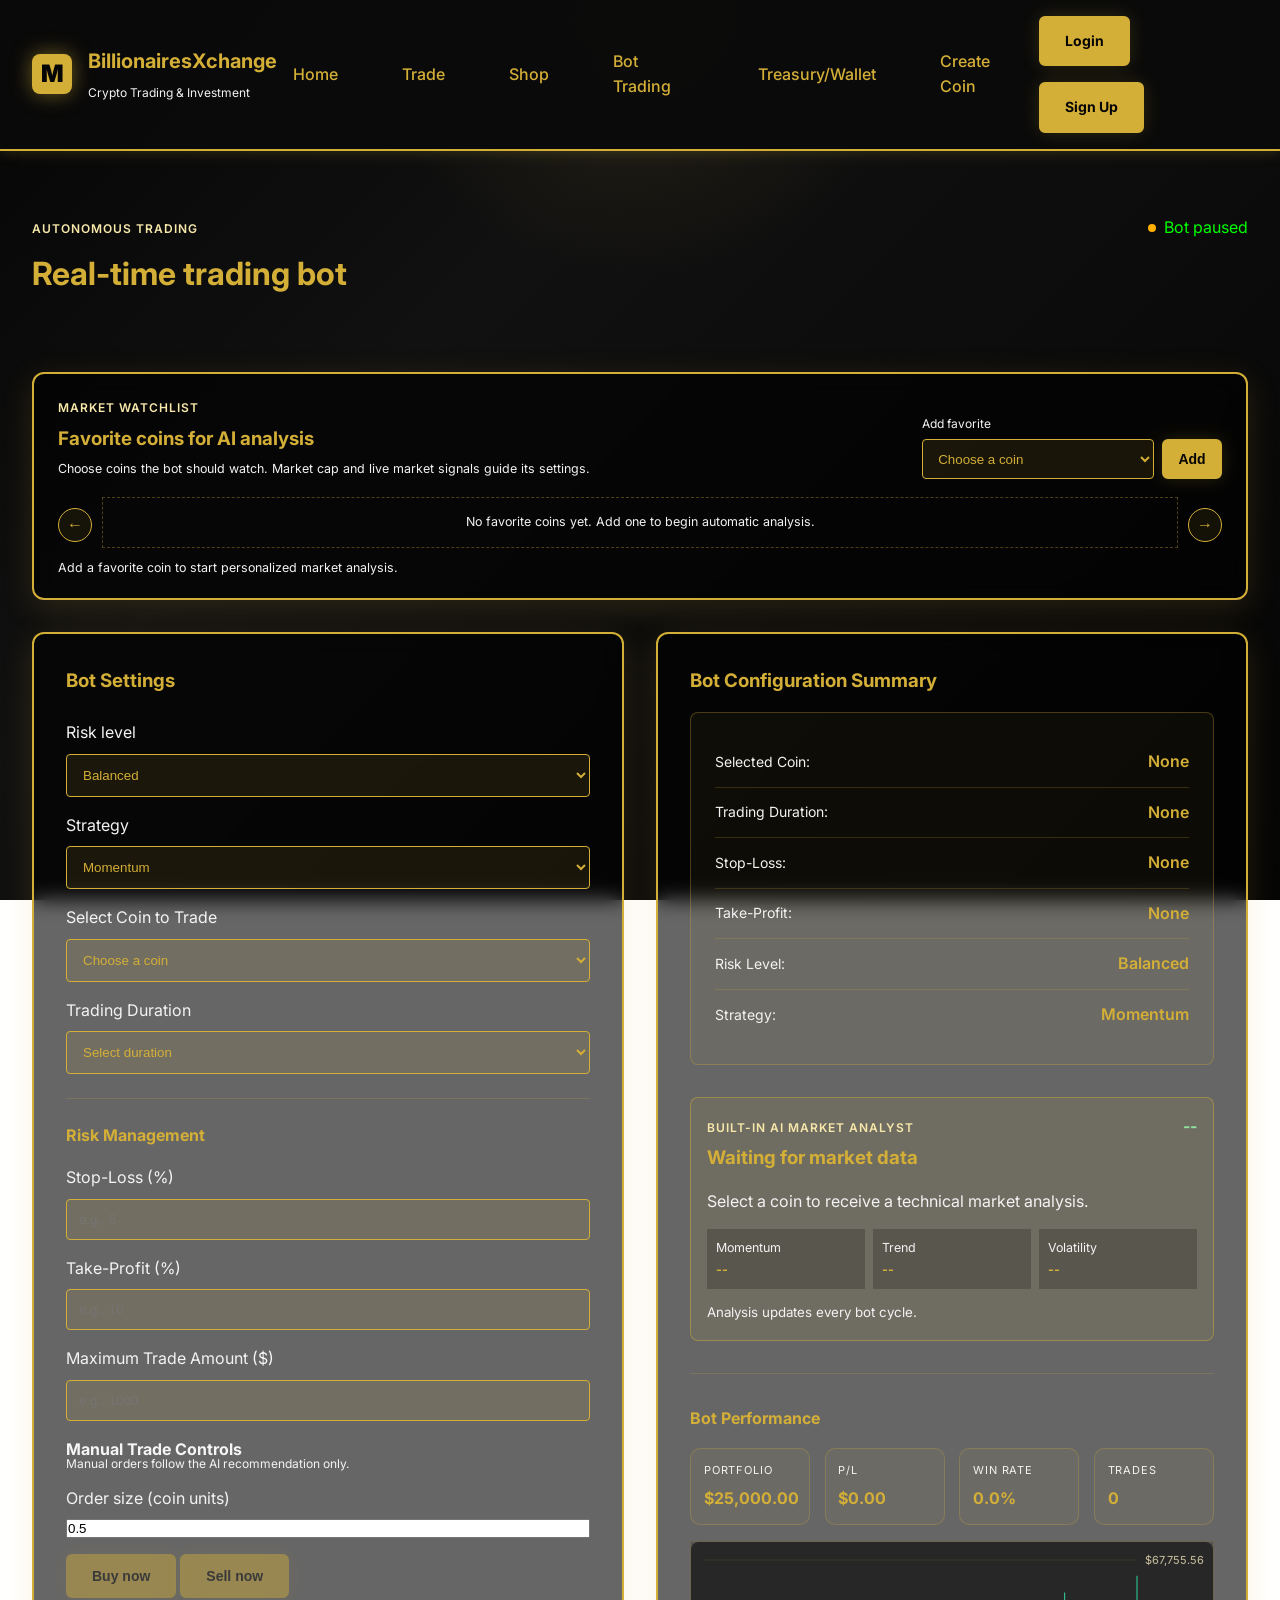
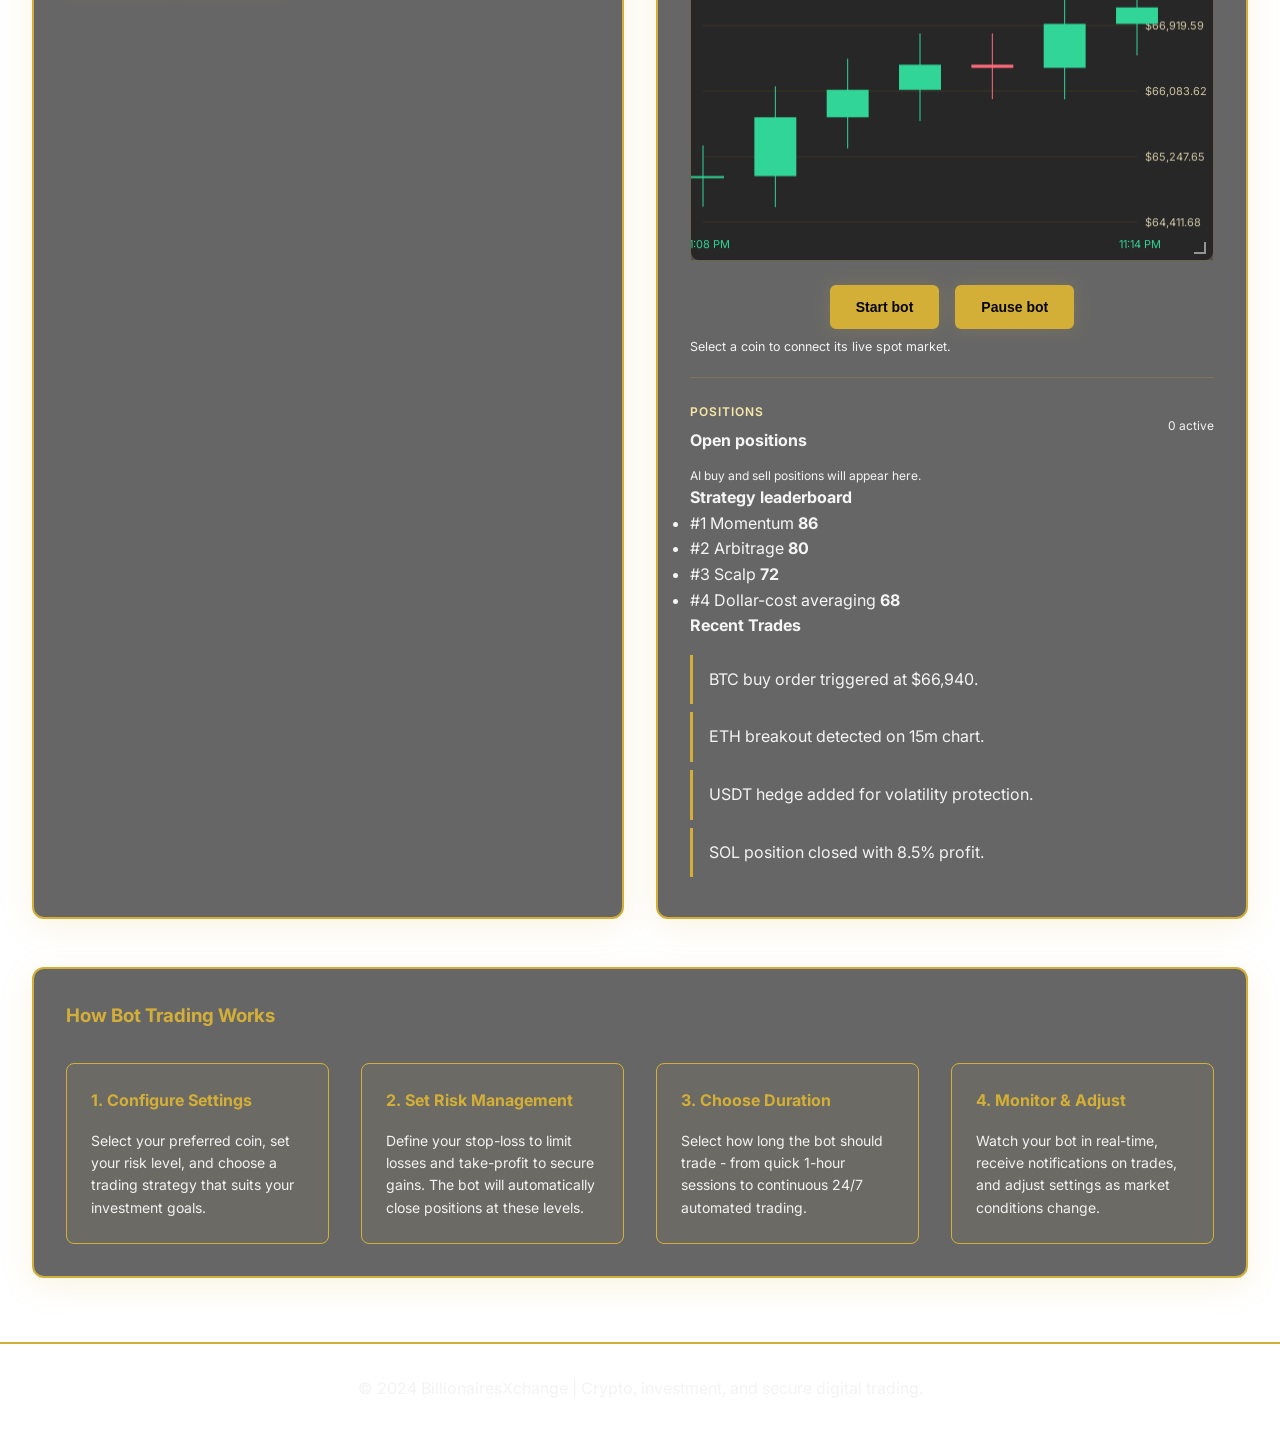
==== commit efff3347: "Add files via upload" ====
--- a/bot-trading.html
+++ b/bot-trading.html
@@ -248,6 +248,17 @@
                 <button class="btn btn-ghost" type="button" id="pauseBotBtn">Pause bot</button>
               </div>
               <p id="botMarketStatus" class="bot-market-status">Select a coin to connect its live spot market.</p>
+            </div>
+
+            <div class="bot-positions-panel">
+              <div class="bot-positions-heading">
+                <div>
+                  <span class="eyebrow">Positions</span>
+                  <h4>Open positions</h4>
+                </div>
+                <span class="bot-positions-count" id="botPositionsCount">0 active</span>
+              </div>
+              <div class="bot-positions-list" id="botPositionsList" aria-live="polite"></div>
             </div>
 
             <div class="leaderboard-wrap">
@@ -346,7 +357,8 @@
         analysis: null,
         marketSocket: null,
         marketSymbol: null,
-        history: [65000, 65750, 66100, 66420, 66380, 66940, 67150]
+        history: [65000, 65750, 66100, 66420, 66380, 66940, 67150],
+        positionRecords: JSON.parse(localStorage.getItem('botPositionRecords') || '[]')
       };
 
       const coinPrices = {
@@ -420,6 +432,84 @@
         const favoriteOption = option.cloneNode(true);
         favoriteCoinSelect.appendChild(favoriteOption);
       });
+
+      function savePositionRecords() {
+        localStorage.setItem('botPositionRecords', JSON.stringify(botState.positionRecords));
+      }
+
+      function formatPositionTime(timestamp) {
+        return timestamp ? new Date(timestamp).toLocaleString() : '--';
+      }
+
+      function getPositionMarketCap(symbol) {
+        return getFavoriteMarketData(symbol).marketCap || 0;
+      }
+
+      function renderPositionRecords() {
+        const list = document.getElementById('botPositionsList');
+        const count = document.getElementById('botPositionsCount');
+        const active = botState.positionRecords.filter((record) => record.status === 'OPEN').length;
+        count.textContent = `${active} active`;
+        list.replaceChildren();
+
+        if (!botState.positionRecords.length) {
+          const empty = document.createElement('p');
+          empty.className = 'bot-positions-empty';
+          empty.textContent = 'AI buy and sell positions will appear here.';
+          list.appendChild(empty);
+          return;
+        }
+
+        [...botState.positionRecords].reverse().forEach((record) => {
+          const item = document.createElement('article');
+          item.className = 'bot-position-record';
+          const status = record.status === 'OPEN' ? 'OPEN' : 'CLOSED';
+          item.innerHTML = `
+            <div class="bot-position-title"><strong>${record.symbol}</strong><span class="bot-position-status ${status.toLowerCase()}">${status}</span></div>
+            <div class="bot-position-grid">
+              <span>Amount<strong>${formatMoney(record.amount)}</strong></span>
+              <span>Quantity<strong>${record.quantity}</strong></span>
+              <span>Market cap<strong>${formatCompactMoney(record.marketCap)}</strong></span>
+              <span>Open price<strong>${formatMoney(record.openPrice)}</strong></span>
+              <span>Open time<strong>${formatPositionTime(record.openedAt)}</strong></span>
+              <span>Close price<strong>${record.closePrice ? formatMoney(record.closePrice) : '--'}</strong></span>
+              <span>Close time<strong>${formatPositionTime(record.closedAt)}</strong></span>
+            </div>
+          `;
+          list.appendChild(item);
+        });
+      }
+
+      function openPositionRecord(symbol, quantity, price, source = 'AI') {
+        const record = {
+          id: `${symbol}-${Date.now()}`,
+          symbol,
+          quantity,
+          amount: quantity * price,
+          marketCap: getPositionMarketCap(symbol),
+          openPrice: price,
+          openedAt: Date.now(),
+          closePrice: null,
+          closedAt: null,
+          status: 'OPEN',
+          source
+        };
+        botState.positionRecords.push(record);
+        savePositionRecords();
+        renderPositionRecords();
+        return record;
+      }
+
+      function closePositionRecord(symbol, price, quantity = null) {
+        const record = [...botState.positionRecords].reverse().find((item) => item.symbol === symbol && item.status === 'OPEN' && (!quantity || item.quantity >= quantity));
+        if (!record) return null;
+        record.closePrice = price;
+        record.closedAt = Date.now();
+        record.status = 'CLOSED';
+        savePositionRecords();
+        renderPositionRecords();
+        return record;
+      }
 
       const leaderboardScores = {
         Momentum: 86,
@@ -809,6 +899,7 @@
               strategy: strategy.value
             };
             botState.balance -= size * tradePrice;
+            openPositionRecord(symbol, size, tradePrice, 'AI bot');
             notifyTrade(`AI BUY: ${symbol} at ${formatMoney(tradePrice)} (${analysis.confidence.toFixed(0)}% confidence).`);
             return;
         }
@@ -830,6 +921,7 @@
               notifyTrade(`AI SELL: ${symbol} closed at ${formatMoney(tradePrice)}. Loss ${formatMoney(Math.abs(result))}.`, 'loss');
             }
 
+            closePositionRecord(symbol, tradePrice, botState.position.size);
             botState.position = null;
             updatePerformancePanel();
           }
@@ -877,6 +969,7 @@
           botState.trades += 1;
           botState.wins += 1;
           botState.pnl += 0;
+          openPositionRecord(symbol, quantity, currentPrice, 'Manual AI buy');
           addFeedItem(`Manual buy: ${quantity} ${symbol} at ${formatMoney(currentPrice)}.`);
           notifyTrade(`AI BUY: ${quantity} ${symbol} at ${formatMoney(currentPrice)}.`);
         }
@@ -885,6 +978,7 @@
           const marketValue = currentPrice * quantity;
           botState.balance += marketValue;
           botState.trades += 1;
+          closePositionRecord(symbol, currentPrice, quantity);
           addFeedItem(`Manual sell: ${quantity} ${symbol} at ${formatMoney(currentPrice)}.`);
           notifyTrade(`AI SELL: ${quantity} ${symbol} at ${formatMoney(currentPrice)}.`);
         }
@@ -1002,6 +1096,7 @@
       updateLeaderboard();
       updateStatusLabel();
       updatePerformancePanel();
+      renderPositionRecords();
       window.addEventListener('resize', renderBotChart);
       renderBotChart();
     </script>
--- a/styles.css
+++ b/styles.css
@@ -217,6 +217,151 @@
 
 .profile-empty {
   grid-column: 1 / -1;
+}
+
+.profile-media {
+  grid-column: 1 / -1;
+  padding: 2rem;
+}
+
+.profile-media-heading h2 {
+  color: var(--primary-gold);
+  margin-top: .3rem;
+}
+
+.profile-media-heading p,
+.profile-media-empty,
+.profile-media-meta {
+  color: var(--light-gold);
+  font-size: .8rem;
+}
+
+.profile-media-form {
+  display: grid;
+  gap: .75rem;
+  margin-top: 1.25rem;
+  padding: 1rem;
+  border: 1px solid rgba(212, 175, 55, .2);
+  border-radius: 6px;
+  background: rgba(212, 175, 55, .04);
+}
+
+.profile-media-form textarea {
+  width: 100%;
+  min-height: 80px;
+  padding: .75rem;
+  resize: vertical;
+  border: 1px solid rgba(212, 175, 55, .45);
+  border-radius: 4px;
+  background: rgba(0, 0, 0, .3);
+  color: var(--white);
+  font: inherit;
+}
+
+.profile-media-actions {
+  display: flex;
+  align-items: center;
+  flex-wrap: wrap;
+  gap: .65rem;
+}
+
+.profile-media-label {
+  padding: .65rem .8rem;
+  border: 1px solid var(--primary-gold);
+  border-radius: 4px;
+  color: var(--primary-gold);
+  cursor: pointer;
+  font-size: .78rem;
+}
+
+.profile-media-label:hover,
+.profile-media-label:focus-within {
+  background: rgba(212, 175, 55, .12);
+}
+
+#profileMediaInput {
+  position: absolute;
+  width: 1px;
+  height: 1px;
+  opacity: 0;
+  pointer-events: none;
+}
+
+#profileMediaFileName {
+  flex: 1;
+  min-width: 140px;
+  color: var(--light-gold);
+  font-size: .75rem;
+  overflow: hidden;
+  text-overflow: ellipsis;
+  white-space: nowrap;
+}
+
+.profile-media-feed {
+  display: grid;
+  grid-template-columns: repeat(auto-fit, minmax(240px, 1fr));
+  gap: 1rem;
+  margin-top: 1.25rem;
+}
+
+.profile-media-empty {
+  grid-column: 1 / -1;
+  padding: 1rem;
+  border: 1px dashed rgba(212, 175, 55, .3);
+  text-align: center;
+}
+
+.profile-media-post {
+  min-width: 0;
+  padding: .8rem;
+  border: 1px solid rgba(212, 175, 55, .22);
+  border-radius: 6px;
+  background: rgba(212, 175, 55, .04);
+}
+
+.profile-media-meta {
+  display: block;
+  margin-bottom: .55rem;
+}
+
+.profile-media-caption {
+  margin-bottom: .7rem;
+  color: var(--soft-white);
+  white-space: pre-wrap;
+  overflow-wrap: anywhere;
+}
+
+.profile-media-content {
+  display: block;
+  width: 100%;
+  max-height: 360px;
+  border-radius: 4px;
+  object-fit: cover;
+}
+
+.profile-reactions {
+  display: flex;
+  flex-wrap: wrap;
+  gap: .35rem;
+  margin-top: .75rem;
+}
+
+.profile-reaction {
+  min-width: 38px;
+  padding: .35rem .5rem;
+  border: 1px solid rgba(212, 175, 55, .3);
+  border-radius: 999px;
+  background: transparent;
+  color: var(--soft-white);
+  cursor: pointer;
+  font-size: .78rem;
+}
+
+.profile-reaction:hover,
+.profile-reaction.is-active {
+  border-color: var(--primary-gold);
+  background: rgba(212, 175, 55, .16);
+  color: var(--primary-gold);
 }
 
 /* Buttons */
@@ -1826,6 +1971,84 @@
   margin-top: .5rem;
 }
 
+.bot-positions-panel {
+  margin-top: 1.25rem;
+  padding-top: 1.25rem;
+  border-top: 1px solid rgba(212, 175, 55, .2);
+}
+
+.bot-positions-heading,
+.bot-position-title {
+  display: flex;
+  align-items: center;
+  justify-content: space-between;
+  gap: .75rem;
+}
+
+.bot-positions-heading h4 {
+  margin-top: .25rem;
+}
+
+.bot-positions-count,
+.bot-positions-empty {
+  color: var(--light-gold);
+  font-size: .75rem;
+}
+
+.bot-positions-list {
+  display: grid;
+  gap: .65rem;
+  margin-top: .8rem;
+}
+
+.bot-position-record {
+  padding: .8rem;
+  border: 1px solid rgba(212, 175, 55, .22);
+  border-radius: 6px;
+  background: rgba(212, 175, 55, .04);
+}
+
+.bot-position-title strong {
+  color: var(--white);
+}
+
+.bot-position-status {
+  border-radius: 999px;
+  padding: .2rem .5rem;
+  font-size: .65rem;
+  font-weight: 700;
+}
+
+.bot-position-status.open {
+  color: #31d598;
+  border: 1px solid rgba(49, 213, 152, .5);
+}
+
+.bot-position-status.closed {
+  color: var(--light-gold);
+  border: 1px solid rgba(245, 245, 245, .35);
+}
+
+.bot-position-grid {
+  display: grid;
+  grid-template-columns: repeat(4, minmax(0, 1fr));
+  gap: .6rem;
+  margin-top: .7rem;
+}
+
+.bot-position-grid span {
+  color: var(--light-gold);
+  font-size: .68rem;
+}
+
+.bot-position-grid strong {
+  display: block;
+  margin-top: .15rem;
+  color: var(--primary-gold);
+  font-size: .75rem;
+  overflow-wrap: anywhere;
+}
+
 .bot-info {
   margin-top: 3rem;
 }
@@ -2884,6 +3107,10 @@
     grid-template-columns: 1fr;
   }
 
+  .bot-position-grid {
+    grid-template-columns: repeat(2, minmax(0, 1fr));
+  }
+
   .coin-layout {
     grid-template-columns: 1fr;
   }
@@ -2975,3 +3202,393 @@
     padding: 1.25rem;
   }
 }
+
+/* Billionaires World page */
+.world-home-feed {
+  padding-top: 2rem;
+  padding-bottom: 3rem;
+}
+
+.world-page {
+  padding-top: 3rem;
+  padding-bottom: 4rem;
+}
+
+.world-page > .section-head p {
+  color: var(--light-gold);
+  margin-top: .4rem;
+}
+
+.world-page-layout {
+  display: grid;
+  grid-template-columns: minmax(260px, .72fr) minmax(0, 1.5fr);
+  gap: 1.25rem;
+  align-items: start;
+}
+
+.world-page-sidebar {
+  display: grid;
+  gap: 1rem;
+  padding: 1rem;
+}
+
+.world-block {
+  padding-bottom: 1rem;
+  border-bottom: 1px solid rgba(212, 175, 55, .18);
+}
+
+.world-block:last-of-type {
+  border-bottom: 0;
+}
+
+.world-block-heading,
+.world-chat-header,
+.world-person,
+.world-groups-list li,
+.world-message-actions,
+.world-payment-actions {
+  display: flex;
+  align-items: center;
+  gap: .6rem;
+}
+
+.world-block-heading,
+.world-chat-header {
+  justify-content: space-between;
+}
+
+.world-block h2,
+.world-chat-header h2 {
+  color: var(--primary-gold);
+  font-size: 1rem;
+  margin-top: .25rem;
+}
+
+.world-search,
+.world-group-form input,
+.world-message-form textarea {
+  width: 100%;
+  border: 1px solid rgba(212, 175, 55, .4);
+  border-radius: 4px;
+  background: rgba(0, 0, 0, .35);
+  color: var(--white);
+  font: inherit;
+}
+
+.world-search {
+  margin: .8rem 0;
+  padding: .65rem;
+}
+
+.world-people-list,
+.world-groups-list {
+  display: grid;
+  gap: .5rem;
+  list-style: none;
+}
+
+.world-person,
+.world-groups-list li {
+  justify-content: space-between;
+  padding: .55rem;
+  border: 1px solid rgba(212, 175, 55, .18);
+  border-radius: 4px;
+  background: rgba(212, 175, 55, .04);
+}
+
+.world-person.is-selected {
+  border-color: var(--primary-gold);
+  background: rgba(212, 175, 55, .12);
+}
+
+.world-person-identity {
+  display: flex;
+  align-items: center;
+  gap: .55rem;
+  min-width: 0;
+  border: 0;
+  background: transparent;
+  color: inherit;
+  cursor: pointer;
+  text-align: left;
+}
+
+.world-avatar {
+  display: grid;
+  place-items: center;
+  width: 32px;
+  height: 32px;
+  flex: 0 0 32px;
+  border-radius: 50%;
+  background: var(--primary-gold);
+  color: var(--black);
+  font-size: .7rem;
+  font-weight: 800;
+}
+
+.world-person-identity strong,
+.world-person-identity small {
+  display: block;
+}
+
+.world-person-identity strong,
+.world-groups-list strong {
+  color: var(--white);
+  font-size: .8rem;
+}
+
+.world-person-identity small {
+  color: var(--light-gold);
+  font-size: .68rem;
+}
+
+.world-person > button,
+.world-groups-list button,
+.world-icon-button {
+  border: 1px solid var(--primary-gold);
+  border-radius: 4px;
+  background: transparent;
+  color: var(--primary-gold);
+  cursor: pointer;
+  font-size: .7rem;
+  padding: .35rem .5rem;
+  white-space: nowrap;
+}
+
+.world-person > button:hover,
+.world-groups-list button:hover,
+.world-icon-button:hover {
+  background: var(--primary-gold);
+  color: var(--black);
+}
+
+.world-icon-button {
+  width: 30px;
+  height: 30px;
+  border-radius: 50%;
+  font-size: 1.1rem;
+}
+
+.world-group-form {
+  display: flex;
+  gap: .45rem;
+  margin: .75rem 0;
+}
+
+.world-group-form input {
+  min-width: 0;
+  padding: .55rem;
+}
+
+.world-group-form .btn {
+  padding: .55rem .7rem;
+}
+
+.world-payment-card {
+  display: grid;
+  gap: .55rem;
+}
+
+.world-payment-card strong {
+  color: var(--white);
+  font-size: .85rem;
+}
+
+.world-payment-actions {
+  flex-wrap: wrap;
+}
+
+.world-payment-actions .btn {
+  flex: 1;
+  padding: .6rem .7rem;
+  font-size: .72rem;
+}
+
+.world-payment-actions .btn:disabled {
+  cursor: not-allowed;
+  opacity: .4;
+  transform: none;
+}
+
+.world-page-chat {
+  min-height: 560px;
+  padding: 1.25rem;
+  display: grid;
+  grid-template-rows: auto minmax(260px, 1fr) auto;
+  gap: 1rem;
+}
+
+.world-feed-panel {
+  margin-top: 1.25rem;
+  padding: 1.25rem;
+}
+
+.world-feed-heading {
+  display: flex;
+  align-items: center;
+  justify-content: space-between;
+  gap: 1rem;
+  padding-bottom: .9rem;
+  border-bottom: 1px solid rgba(212, 175, 55, .18);
+}
+
+.world-feed-heading h2 {
+  color: var(--primary-gold);
+  font-size: 1rem;
+  margin-top: .25rem;
+}
+
+.world-feed {
+  display: grid;
+  grid-template-columns: repeat(auto-fit, minmax(240px, 1fr));
+  gap: .8rem;
+  margin-top: 1rem;
+}
+
+.world-feed-post {
+  min-width: 0;
+  padding: .85rem;
+  border: 1px solid rgba(212, 175, 55, .22);
+  border-radius: 6px;
+  background: rgba(212, 175, 55, .05);
+}
+
+.world-feed-post-heading {
+  display: flex;
+  align-items: baseline;
+  justify-content: space-between;
+  gap: .6rem;
+  margin-bottom: .55rem;
+}
+
+.world-feed-post-heading strong {
+  color: var(--white);
+  font-size: .8rem;
+}
+
+.world-feed-post-heading small {
+  color: var(--light-gold);
+  font-size: .65rem;
+}
+
+.world-feed-post p {
+  color: var(--soft-white);
+  white-space: pre-wrap;
+  overflow-wrap: anywhere;
+}
+
+.world-feed-media {
+  display: block;
+  width: 100%;
+  max-height: 280px;
+  margin-top: .65rem;
+  border-radius: 4px;
+  object-fit: cover;
+}
+
+.world-chat-header {
+  padding-bottom: .9rem;
+  border-bottom: 1px solid rgba(212, 175, 55, .18);
+}
+
+.world-chat-status {
+  color: #31d598;
+  font-size: .72rem;
+}
+
+.world-messages {
+  display: flex;
+  flex-direction: column;
+  gap: .7rem;
+  min-height: 280px;
+  max-height: 520px;
+  overflow-y: auto;
+  padding: .25rem;
+}
+
+.world-empty {
+  align-self: center;
+  margin: auto;
+  color: var(--light-gold);
+  font-size: .8rem;
+}
+
+.world-message {
+  align-self: flex-start;
+  max-width: 78%;
+  padding: .7rem .85rem;
+  border: 1px solid rgba(212, 175, 55, .2);
+  border-radius: 8px 8px 8px 2px;
+  background: rgba(212, 175, 55, .08);
+}
+
+.world-message.is-mine {
+  align-self: flex-end;
+  border-color: rgba(49, 213, 152, .35);
+  border-radius: 8px 8px 2px 8px;
+  background: rgba(49, 213, 152, .1);
+}
+
+.world-message p {
+  color: var(--soft-white);
+  white-space: pre-wrap;
+  overflow-wrap: anywhere;
+}
+
+.world-message-media {
+  display: block;
+  width: min(100%, 360px);
+  max-height: 260px;
+  margin-top: .5rem;
+  border-radius: 4px;
+  object-fit: cover;
+}
+
+.world-message-form {
+  display: grid;
+  gap: .65rem;
+  padding-top: .9rem;
+  border-top: 1px solid rgba(212, 175, 55, .18);
+}
+
+.world-message-form textarea {
+  min-height: 72px;
+  padding: .75rem;
+  resize: vertical;
+}
+
+.world-message-actions {
+  flex-wrap: wrap;
+}
+
+.world-media-label {
+  padding: .6rem .7rem;
+  border: 1px solid var(--primary-gold);
+  border-radius: 4px;
+  color: var(--primary-gold);
+  cursor: pointer;
+  font-size: .72rem;
+}
+
+#worldMediaInput {
+  position: absolute;
+  width: 1px;
+  height: 1px;
+  opacity: 0;
+  pointer-events: none;
+}
+
+.world-message-actions > span {
+  flex: 1;
+  color: var(--light-gold);
+  font-size: .72rem;
+  overflow: hidden;
+  text-overflow: ellipsis;
+  white-space: nowrap;
+}
+
+@media (max-width: 800px) {
+  .world-page-layout {
+    grid-template-columns: 1fr;
+  }
+}
